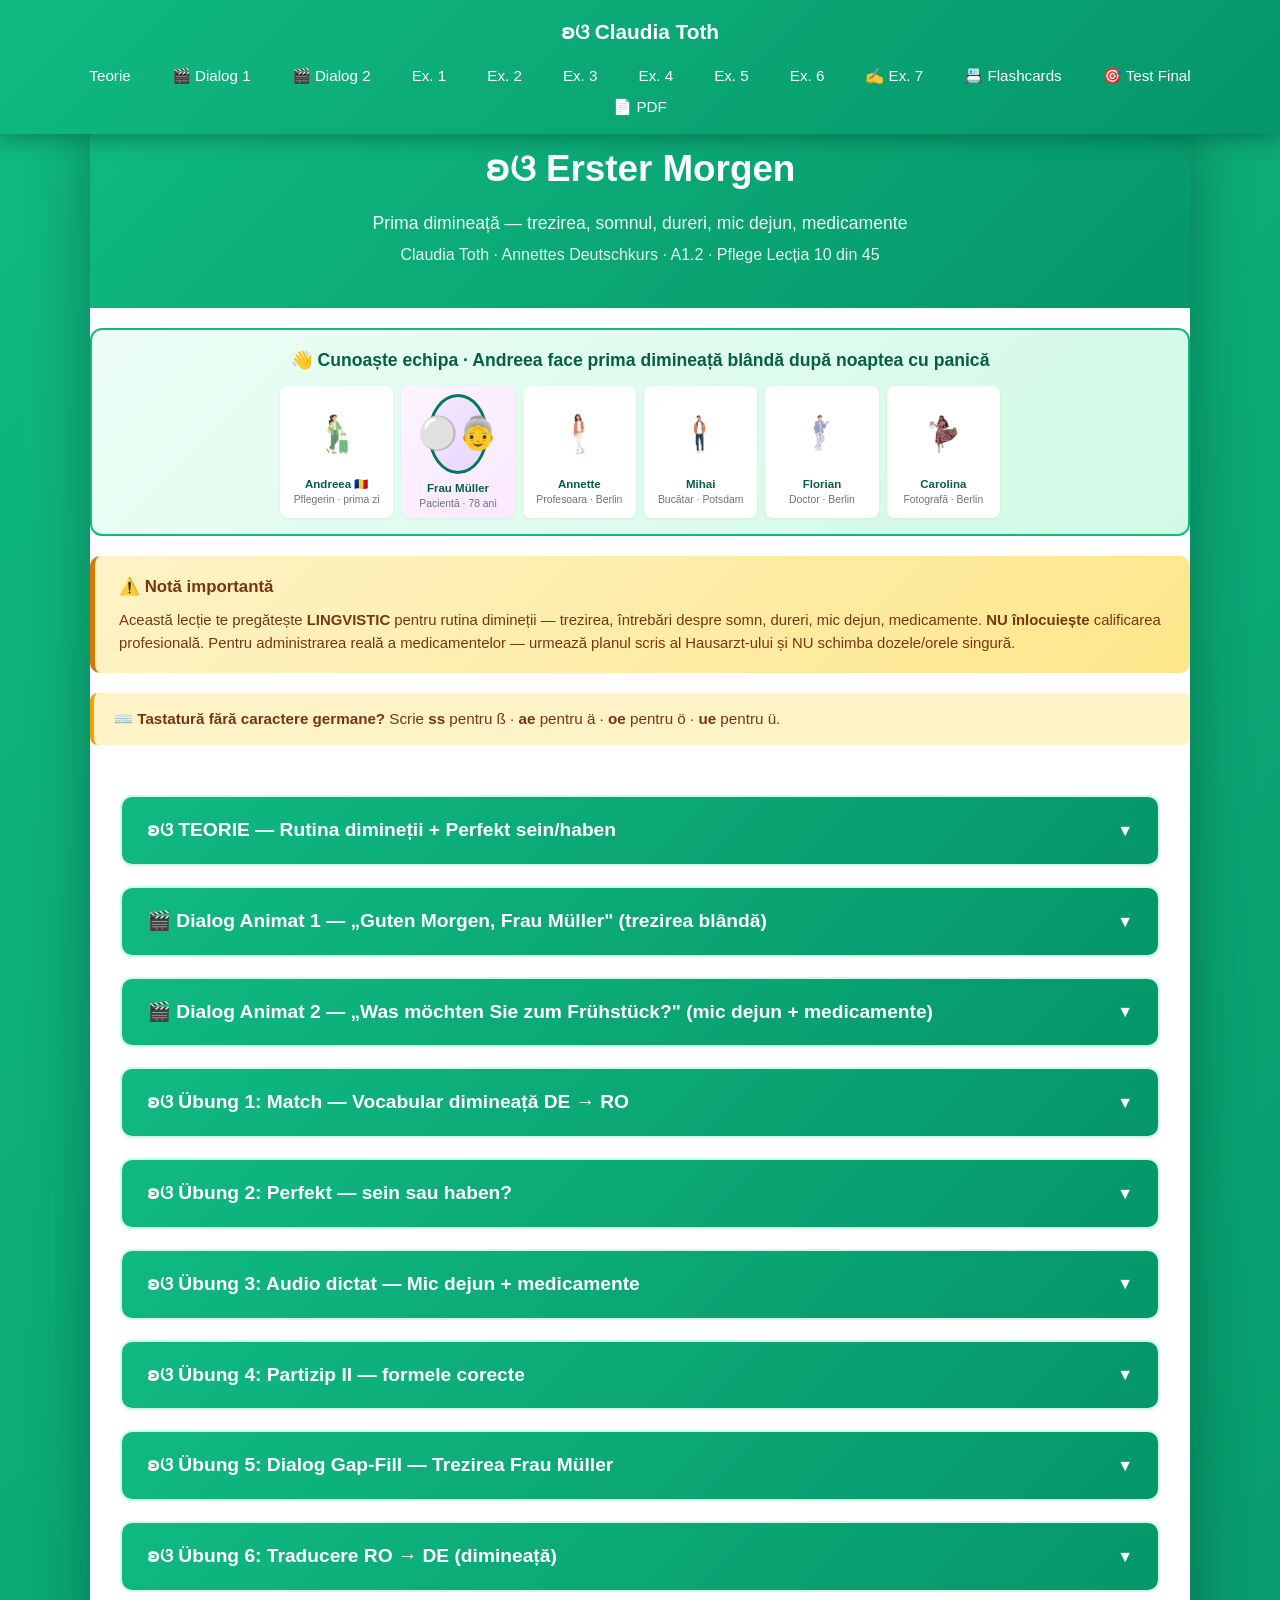
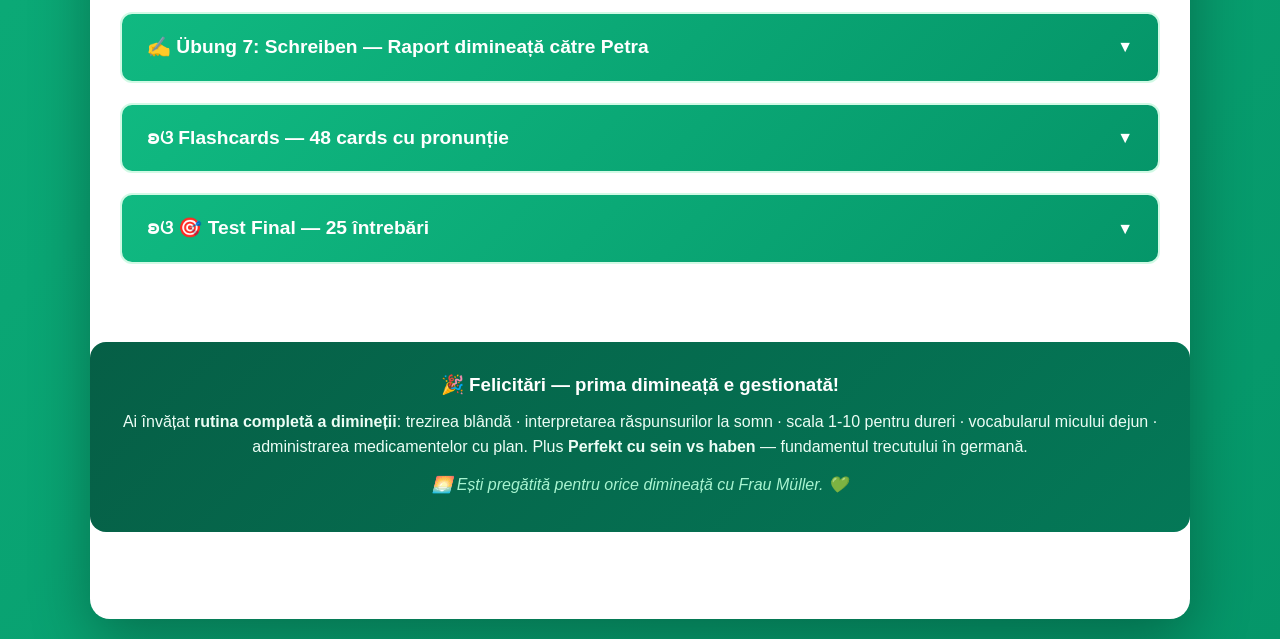
==== index.html @ 8ec73df8 "Pflege L10 Erster Morgen — A1.2 LIVE Lectia 10 cap-coada — prima dimineata cu Frau Muller dupa noapt" ====
<!DOCTYPE html>
<html lang="ro">
<head>
    <meta charset="UTF-8">
    <meta name="robots" content="noindex, nofollow">
    <meta name="viewport" content="width=device-width, initial-scale=1.0">
    <title>Erster Morgen — Prima dimineață · A1.2 · Pflege Lecția 10 · Annettes Deutschkurs</title>
    <meta property="og:title" content="Pflege Lecția 10 · Erster Morgen · Claudia Toth">
    <meta property="og:description" content="A1.2 Pflege Lecția 10 — trezirea blândă + cum a dormit + dureri matinale + mic dejun + medicamente + Perfekt sein/haben.">
    <meta property="og:type" content="website">
    <meta property="og:locale" content="ro_RO">
    <meta name="description" content="Pflege Lecția 10 — Erster Morgen. Rutina dimineții + Perfekt sein vs haben. Claudia Toth.">
    <link rel="stylesheet" href="styles.css">
</head>
<body>
    <nav class="navbar">
        <a href="#top" class="navbar-logo">ʚଓ Claudia Toth</a>
        <ul class="navbar-menu">
            <li><a href="#teorie" onclick="openSection(0)">Teorie</a></li>
            <li><a href="#dialog1" onclick="openSection(1)">🎬 Dialog 1</a></li>
            <li><a href="#dialog2" onclick="openSection(2)">🎬 Dialog 2</a></li>
            <li><a href="#ex1" onclick="openSection(3)">Ex. 1</a></li>
            <li><a href="#ex2" onclick="openSection(4)">Ex. 2</a></li>
            <li><a href="#ex3" onclick="openSection(5)">Ex. 3</a></li>
            <li><a href="#ex4" onclick="openSection(6)">Ex. 4</a></li>
            <li><a href="#ex5" onclick="openSection(7)">Ex. 5</a></li>
            <li><a href="#ex6" onclick="openSection(8)">Ex. 6</a></li>
            <li><a href="#ex7" onclick="openSection(9)">✍️ Ex. 7</a></li>
            <li><a href="#flashcards" onclick="openSection(10)">📇 Flashcards</a></li>
            <li><a href="#final-test" onclick="openSection(11)">🎯 Test Final</a></li>
            <li><a href="erster-morgen.pdf" download>📄 PDF</a></li>
        </ul>
    </nav>

    <div class="container" id="top">
        <div class="header">
            <h1>ʚଓ Erster Morgen</h1>
            <p class="subtitle">Prima dimineață — trezirea, somnul, dureri, mic dejun, medicamente</p>
            <p>Claudia Toth · Annettes Deutschkurs · A1.2 · Pflege Lecția 10 din 45</p>
        </div>

        <div class="cast-banner">
            <h4>👋 Cunoaște echipa · Andreea face prima dimineață blândă după noaptea cu panică</h4>
            <div class="cast-grid">
                <div class="cast-card"><img src="images/andreea.png" alt="Andreea"><div class="name">Andreea 🇷🇴</div><div class="detail">Pflegerin · prima zi</div></div>
                <div class="cast-card frau-mueller-card">
                    <div class="frau-mueller-avatar">
                        <span class="hair">⚪</span>
                        <span class="face">👵</span>
                    </div>
                    <div class="name">Frau Müller</div><div class="detail">Pacientă · 78 ani</div>
                </div>
                <div class="cast-card"><img src="images/annette.png" alt="Annette"><div class="name">Annette</div><div class="detail">Profesoara · Berlin</div></div>
                <div class="cast-card"><img src="images/mihai.png" alt="Mihai"><div class="name">Mihai</div><div class="detail">Bucătar · Potsdam</div></div>
                <div class="cast-card"><img src="images/florian.png" alt="Florian"><div class="name">Florian</div><div class="detail">Doctor · Berlin</div></div>
                <div class="cast-card"><img src="images/carolina.png" alt="Carolina"><div class="name">Carolina</div><div class="detail">Fotografă · Berlin</div></div>
            </div>
        </div>

        <div class="box-etic">
            <h4>⚠️ Notă importantă</h4>
            <p>Această lecție te pregătește <strong>LINGVISTIC</strong> pentru rutina dimineții — trezirea, întrebări despre somn, dureri, mic dejun, medicamente. <strong>NU înlocuiește</strong> calificarea profesională. Pentru administrarea reală a medicamentelor — urmează planul scris al Hausarzt-ului și NU schimba dozele/orele singură.</p>
        </div>

        <div style="background:#fef3c7; border-left:4px solid #f59e0b; padding:14px 20px; margin:20px 0; border-radius:8px;">
            <p style="margin:0; color:#78350f; font-size:0.95rem;">⌨️ <strong>Tastatură fără caractere germane?</strong> Scrie <strong>ss</strong> pentru ß · <strong>ae</strong> pentru ä · <strong>oe</strong> pentru ö · <strong>ue</strong> pentru ü.</p>
        </div>

        <div class="content">
            <div class="section" id="teorie">
                <div class="section-header" onclick="toggleMainSection(0)"><h3>ʚଓ TEORIE — Rutina dimineții + Perfekt sein/haben</h3><span class="arrow">▼</span></div>
                <div class="section-content" id="main-section-0"><div id="theory-container"></div></div>
            </div>

            <div class="section" id="dialog1">
                <div class="section-header" onclick="toggleMainSection(1)"><h3>🎬 Dialog Animat 1 — „Guten Morgen, Frau Müller" (trezirea blândă)</h3><span class="arrow">▼</span></div>
                <div class="section-content" id="main-section-1"><div id="dialog1-container"></div></div>
            </div>

            <div class="section" id="dialog2">
                <div class="section-header" onclick="toggleMainSection(2)"><h3>🎬 Dialog Animat 2 — „Was möchten Sie zum Frühstück?" (mic dejun + medicamente)</h3><span class="arrow">▼</span></div>
                <div class="section-content" id="main-section-2"><div id="dialog2-container"></div></div>
            </div>

            <div class="section" id="ex1">
                <div class="section-header" onclick="toggleMainSection(3)"><h3>ʚଓ Übung 1: Match — Vocabular dimineață DE → RO</h3><span class="arrow">▼</span></div>
                <div class="section-content" id="main-section-3">
                    <div id="ex1-container"></div>
                    <div class="btn-container">
                        <button class="btn btn-check" onclick="checkExercise(1)">✓ Verifică</button>
                        <button class="btn btn-reset" onclick="resetExercise(1)">↻ Resetează</button>
                    </div>
                    <div class="score" id="score-1"></div>
                </div>
            </div>

            <div class="section" id="ex2">
                <div class="section-header" onclick="toggleMainSection(4)"><h3>ʚଓ Übung 2: Perfekt — sein sau haben?</h3><span class="arrow">▼</span></div>
                <div class="section-content" id="main-section-4">
                    <div id="ex2-container"></div>
                    <div class="btn-container">
                        <button class="btn btn-check" onclick="checkExercise(2)">✓ Verifică</button>
                        <button class="btn btn-reset" onclick="resetExercise(2)">↻ Resetează</button>
                    </div>
                    <div class="score" id="score-2"></div>
                </div>
            </div>

            <div class="section" id="ex3">
                <div class="section-header" onclick="toggleMainSection(5)"><h3>ʚଓ Übung 3: Audio dictat — Mic dejun + medicamente</h3><span class="arrow">▼</span></div>
                <div class="section-content" id="main-section-5">
                    <div id="ex3-container"></div>
                    <div class="btn-container">
                        <button class="btn btn-check" onclick="checkExercise(3)">✓ Verifică</button>
                        <button class="btn btn-reset" onclick="resetExercise(3)">↻ Resetează</button>
                    </div>
                    <div class="score" id="score-3"></div>
                </div>
            </div>

            <div class="section" id="ex4">
                <div class="section-header" onclick="toggleMainSection(6)"><h3>ʚଓ Übung 4: Partizip II — formele corecte</h3><span class="arrow">▼</span></div>
                <div class="section-content" id="main-section-6">
                    <div id="ex4-container"></div>
                    <div class="btn-container">
                        <button class="btn btn-check" onclick="checkExercise(4)">✓ Verifică</button>
                        <button class="btn btn-reset" onclick="resetExercise(4)">↻ Resetează</button>
                    </div>
                    <div class="score" id="score-4"></div>
                </div>
            </div>

            <div class="section" id="ex5">
                <div class="section-header" onclick="toggleMainSection(7)"><h3>ʚଓ Übung 5: Dialog Gap-Fill — Trezirea Frau Müller</h3><span class="arrow">▼</span></div>
                <div class="section-content" id="main-section-7">
                    <div id="ex5-container"></div>
                    <div class="btn-container">
                        <button class="btn btn-check" onclick="checkExercise(5)">✓ Verifică</button>
                        <button class="btn btn-reset" onclick="resetExercise(5)">↻ Resetează</button>
                    </div>
                    <div class="score" id="score-5"></div>
                </div>
            </div>

            <div class="section" id="ex6">
                <div class="section-header" onclick="toggleMainSection(8)"><h3>ʚଓ Übung 6: Traducere RO → DE (dimineață)</h3><span class="arrow">▼</span></div>
                <div class="section-content" id="main-section-8">
                    <div id="ex6-container"></div>
                    <div class="btn-container">
                        <button class="btn btn-check" onclick="checkExercise(6)">✓ Verifică</button>
                        <button class="btn btn-reset" onclick="resetExercise(6)">↻ Resetează</button>
                    </div>
                    <div class="score" id="score-6"></div>
                </div>
            </div>

            <div class="section" id="ex7">
                <div class="section-header" onclick="toggleMainSection(9)"><h3>✍️ Übung 7: Schreiben — Raport dimineață către Petra</h3><span class="arrow">▼</span></div>
                <div class="section-content" id="main-section-9">
                    <div id="ex7-container"></div>
                </div>
            </div>

            <div class="section" id="flashcards">
                <div class="section-header" onclick="toggleMainSection(10)"><h3>ʚଓ Flashcards — 48 cards cu pronunție</h3><span class="arrow">▼</span></div>
                <div class="section-content" id="main-section-10"><div id="flashcards-container"></div></div>
            </div>

            <div class="section" id="final-test">
                <div class="section-header" onclick="toggleMainSection(11)"><h3>ʚଓ 🎯 Test Final — 25 întrebări</h3><span class="arrow">▼</span></div>
                <div class="section-content" id="main-section-11"><div id="final-test-container"></div></div>
            </div>
        </div>

        <div class="footer-cta">
            <h3>🎉 Felicitări — prima dimineață e gestionată!</h3>
            <p>Ai învățat <strong>rutina completă a dimineții</strong>: trezirea blândă · interpretarea răspunsurilor la somn · scala 1-10 pentru dureri · vocabularul micului dejun · administrarea medicamentelor cu plan. Plus <strong>Perfekt cu sein vs haben</strong> — fundamentul trecutului în germană.</p>
            <p class="cta-sub">🌅 Ești pregătită pentru orice dimineață cu Frau Müller. 💚</p>
        </div>

        <footer style="text-align:center; padding:24px 16px; color:#fff; font-size:0.9rem; opacity:0.9;">
            © 2026 Claudia Toth · Annettes Deutschkurs · Pflege Lecția 10 din 45 — Erster Morgen
        </footer>
    </div>

    <script src="main.js"></script>
    <script src="theory.js"></script>
    <script src="dialogs.js"></script>
    <script src="exercises.js"></script>
    <script src="flashcards.js"></script>
    <script src="final-test.js"></script>
</body>
</html>
---- styles.css ----
﻿/* ============================================
   CLAUDIA TOTH - NOMEN-VERB-VERBINDUNGEN
   Design verde profesional · Mobile responsive
   ============================================ */

* {
    margin: 0;
    padding: 0;
    box-sizing: border-box;
}

body {
    font-family: 'Segoe UI', Tahoma, Geneva, Verdana, sans-serif;
    background: linear-gradient(135deg, #10b981 0%, #059669 100%);
    line-height: 1.6;
    padding: 0;
    padding-top: 80px;
    min-height: 100vh;
    color: #374151;
}

/* ============================================
   NAVIGATION BAR
   ============================================ */
.navbar {
    position: fixed;
    top: 0;
    left: 0;
    right: 0;
    background: linear-gradient(135deg, #10b981 0%, #059669 100%);
    padding: 15px 30px;
    box-shadow: 0 4px 20px rgba(0,0,0,0.3);
    z-index: 1000;
    display: flex;
    flex-direction: column;
    gap: 15px;
    align-items: center;
    justify-content: center;
}

.navbar-logo {
    color: white;
    font-size: 1.3rem;
    font-weight: bold;
    text-decoration: none;
}

.navbar-menu {
    display: flex;
    gap: 5px;
    list-style: none;
    align-items: center;
    flex-wrap: wrap;
    justify-content: center;
}

.navbar-menu a {
    color: white;
    text-decoration: none;
    padding: 10px 18px;
    border-radius: 8px;
    transition: all 0.3s;
    font-size: 0.95rem;
    font-weight: 500;
}

.navbar-menu a:hover {
    background: rgba(255,255,255,0.2);
    transform: translateY(-2px);
}

/* ============================================
   CONTAINER PRINCIPAL
   ============================================ */
.container {
    max-width: 1100px;
    margin: 20px auto;
    background: white;
    border-radius: 20px;
    box-shadow: 0 20px 60px rgba(0,0,0,0.3);
    overflow: hidden;
}

.header {
    background: linear-gradient(135deg, #10b981 0%, #059669 100%);
    color: white;
    padding: 40px 30px;
    text-align: center;
}

.header h1 {
    font-size: 2.3rem;
    margin-bottom: 10px;
}

.header .subtitle {
    font-size: 1.1rem;
    opacity: 0.95;
    margin-bottom: 5px;
}

.header p {
    font-size: 1rem;
    opacity: 0.9;
}

.content {
    padding: 30px;
}

/* ============================================
   SECȚIUNI (Teorie + Exerciții)
   ============================================ */
.section {
    margin-bottom: 20px;
    scroll-margin-top: 100px;
    border-radius: 12px;
    overflow: hidden;
    border: 2px solid #d1fae5;
}

.section-header {
    background: linear-gradient(135deg, #10b981 0%, #059669 100%);
    color: white;
    padding: 18px 25px;
    cursor: pointer;
    display: flex;
    justify-content: space-between;
    align-items: center;
    transition: all 0.3s;
}

.section-header:hover {
    background: linear-gradient(135deg, #059669 0%, #047857 100%);
}

.section-header h3 {
    font-size: 1.2rem;
}

.arrow {
    transition: transform 0.3s;
    font-size: 1rem;
}

.arrow.rotated {
    transform: rotate(180deg);
}

.section-content {
    display: none;
    padding: 25px;
    background: #f0fdf4;
}

.section-content.active {
    display: block;
    animation: fadeIn 0.4s ease-in-out;
}

@keyframes fadeIn {
    from { opacity: 0; transform: translateY(-5px); }
    to { opacity: 1; transform: translateY(0); }
}

/* ============================================
   SUB-SECȚIUNI (în Teorie)
   ============================================ */
.sub-section {
    margin-bottom: 12px;
    border-radius: 10px;
    overflow: hidden;
    border: 1px solid #a7f3d0;
    background: white;
}

.sub-section-header {
    background: #d1fae5;
    color: #065f46;
    padding: 12px 18px;
    cursor: pointer;
    display: flex;
    justify-content: space-between;
    align-items: center;
    font-weight: 600;
    transition: background 0.3s;
    gap: 10px;
}

.sub-section-header > span:first-child {
    flex: 1;
}

.sub-section-header:hover {
    background: #a7f3d0;
}

/* ============================================
   AUDIO PLAYER (Play / Stop la fiecare subtitlu)
   ============================================ */
.audio-player {
    display: flex;
    align-items: center;
}

.audio-btn {
    background: #10b981;
    color: white;
    border: none;
    width: 36px;
    height: 36px;
    border-radius: 50%;
    cursor: pointer;
    font-size: 0.9rem;
    transition: all 0.3s;
    display: flex;
    align-items: center;
    justify-content: center;
    padding: 0;
    box-shadow: 0 2px 6px rgba(16, 185, 129, 0.3);
}

.audio-btn:hover {
    background: #059669;
    transform: scale(1.1);
    box-shadow: 0 4px 10px rgba(16, 185, 129, 0.5);
}

.audio-btn:active {
    transform: scale(0.95);
}

.lesson-audio {
    display: flex;
    align-items: center;
    gap: 12px;
    margin-bottom: 18px;
    padding: 10px 14px;
    background: #f0fdf4;
    border-left: 4px solid #10b981;
    border-radius: 6px;
}

.lesson-audio-label {
    color: #065f46;
    font-weight: 600;
    font-size: 0.95rem;
}

.sub-arrow {
    transition: transform 0.3s;
}

.sub-arrow.rotated {
    transform: rotate(180deg);
}

.sub-section-content {
    display: none;
    padding: 18px;
    background: white;
}

.sub-section-content.active {
    display: block;
}

/* ============================================
   THEORY BOX
   ============================================ */
.theory-box {
    background: white;
    border-left: 4px solid #10b981;
    padding: 18px 22px;
    margin: 12px 0;
    border-radius: 8px;
    box-shadow: 0 2px 8px rgba(0,0,0,0.05);
}

.theory-box h4 {
    color: #065f46;
    margin-bottom: 10px;
    font-size: 1.1rem;
}

.theory-box p {
    margin-bottom: 8px;
}

.theory-box ul {
    margin-left: 20px;
    margin-top: 8px;
}

.theory-box li {
    margin-bottom: 6px;
}

/* Exemple în context */
.example-box {
    background: #ecfdf5;
    border: 1px dashed #10b981;
    padding: 12px 16px;
    border-radius: 8px;
    margin: 10px 0;
    font-style: italic;
}

.example-box .de {
    color: #065f46;
    font-weight: 600;
    font-style: normal;
}

.example-box .ro {
    color: #6b7280;
    font-size: 0.95rem;
    margin-top: 4px;
}

/* Tabele teorie */
.theory-table {
    width: 100%;
    border-collapse: collapse;
    margin: 12px 0;
    background: white;
    border-radius: 8px;
    overflow: hidden;
    box-shadow: 0 2px 6px rgba(0,0,0,0.05);
}

.theory-table th {
    background: #10b981;
    color: white;
    padding: 12px;
    text-align: left;
    font-weight: 600;
}

.theory-table td {
    padding: 10px 12px;
    border-bottom: 1px solid #d1fae5;
}

.theory-table tr:last-child td {
    border-bottom: none;
}

.theory-table tr:nth-child(even) {
    background: #f0fdf4;
}

.theory-table .verb {
    color: #059669;
    font-weight: bold;
}

.theory-table .nomen {
    color: #065f46;
    font-weight: 600;
}

.theory-table .ro-text {
    color: #6b7280;
    font-style: italic;
    font-size: 0.95rem;
}

/* ============================================
   EXERCIȚII
   ============================================ */
.exercise-instruction {
    background: #fffbeb;
    border-left: 4px solid #f59e0b;
    padding: 12px 18px;
    margin-bottom: 18px;
    border-radius: 8px;
    color: #78350f;
}

.exercise-item {
    background: white;
    padding: 15px 18px;
    margin-bottom: 12px;
    border-radius: 10px;
    display: flex;
    align-items: flex-start;
    gap: 12px;
    flex-wrap: wrap;
    box-shadow: 0 2px 6px rgba(0,0,0,0.05);
}

.exercise-number {
    background: #10b981;
    color: white;
    width: 30px;
    height: 30px;
    border-radius: 50%;
    display: flex;
    align-items: center;
    justify-content: center;
    font-weight: bold;
    flex-shrink: 0;
    font-size: 0.9rem;
}

.input-group {
    flex: 1;
    min-width: 200px;
    display: flex;
    flex-direction: column;
    gap: 6px;
}

.input-group label {
    color: #374151;
    font-size: 1rem;
    line-height: 1.5;
}

.input-group .nomen-highlight {
    color: #065f46;
    font-weight: bold;
    background: #d1fae5;
    padding: 2px 8px;
    border-radius: 5px;
}

.input-group input[type="text"],
.input-group select {
    padding: 10px 14px;
    border: 2px solid #d1fae5;
    border-radius: 8px;
    font-size: 1rem;
    font-family: inherit;
    transition: all 0.3s;
    background: white;
}

.input-group input[type="text"]:focus,
.input-group select:focus {
    outline: none;
    border-color: #10b981;
    box-shadow: 0 0 0 3px rgba(16, 185, 129, 0.15);
}

/* Multiple choice */
.mc-options {
    display: flex;
    flex-direction: column;
    gap: 8px;
    margin-top: 8px;
}

.mc-option {
    display: flex;
    align-items: center;
    gap: 10px;
    padding: 8px 12px;
    border-radius: 8px;
    transition: background 0.2s;
    cursor: pointer;
}

.mc-option:hover {
    background: #f0fdf4;
}

.mc-option input[type="radio"] {
    cursor: pointer;
    width: 18px;
    height: 18px;
    accent-color: #10b981;
}

.mc-option label {
    cursor: pointer;
    flex: 1;
}

/* Feedback */
.feedback {
    width: 100%;
    margin-top: 8px;
    padding: 0;
    font-size: 0.95rem;
    border-radius: 6px;
    transition: all 0.3s;
}

.feedback.correct {
    background: #d1fae5;
    color: #065f46;
    padding: 10px 14px;
    border-left: 3px solid #10b981;
}

.feedback.incorrect {
    background: #fee2e2;
    color: #991b1b;
    padding: 10px 14px;
    border-left: 3px solid #ef4444;
}

.feedback.correct::before {
    content: "✓ Richtig! ";
    font-weight: bold;
}

.feedback.incorrect::before {
    content: "✗ Falsch. ";
    font-weight: bold;
}

/* ============================================
   BUTOANE
   ============================================ */
.btn-container {
    display: flex;
    gap: 15px;
    justify-content: center;
    margin: 30px 0;
    flex-wrap: wrap;
}

.btn {
    padding: 14px 32px;
    border: none;
    border-radius: 10px;
    font-size: 1rem;
    font-weight: 600;
    cursor: pointer;
    transition: all 0.3s;
    font-family: inherit;
}

.btn-check {
    background: linear-gradient(135deg, #10b981 0%, #059669 100%);
    color: white;
}

.btn-check:hover {
    transform: translateY(-2px);
    box-shadow: 0 8px 20px rgba(16, 185, 129, 0.4);
}

.btn-reset {
    background: #6b7280;
    color: white;
}

.btn-reset:hover {
    background: #4b5563;
    transform: translateY(-2px);
    box-shadow: 0 8px 20px rgba(107, 114, 128, 0.4);
}

/* ============================================
   SCOR
   ============================================ */
.score {
    display: none;
    background: linear-gradient(135deg, #10b981 0%, #059669 100%);
    color: white;
    padding: 25px;
    border-radius: 12px;
    text-align: center;
    margin: 20px 0;
    scroll-margin-top: 100px;
}

.score.show {
    display: block;
    animation: fadeIn 0.5s;
}

.score-value {
    font-size: 2rem;
    font-weight: bold;
    margin-bottom: 10px;
}

.score-message {
    font-size: 1.1rem;
}

/* ============================================
   FLASHCARDS
   ============================================ */
.flashcard-counter {
    text-align: center;
    margin-bottom: 15px;
    color: #065f46;
    font-weight: 600;
}

.flashcard {
    background: white;
    border-radius: 16px;
    padding: 50px 30px;
    min-height: 220px;
    display: flex;
    align-items: center;
    justify-content: center;
    text-align: center;
    cursor: pointer;
    box-shadow: 0 4px 15px rgba(0,0,0,0.1);
    transition: transform 0.3s;
    position: relative;
    border: 3px solid #10b981;
}

.flashcard:hover {
    transform: scale(1.02);
}

.flashcard-content {
    width: 100%;
}

.flashcard .de {
    font-size: 1.8rem;
    color: #065f46;
    font-weight: bold;
    margin-bottom: 10px;
}

.flashcard .ro {
    font-size: 1.2rem;
    color: #6b7280;
    font-style: italic;
    display: none;
}

.flashcard.flipped .ro {
    display: block;
    animation: fadeIn 0.3s;
}

.flashcard-hint {
    position: absolute;
    bottom: 12px;
    left: 0;
    right: 0;
    color: #9ca3af;
    font-size: 0.85rem;
}

.flashcard-audio-btn {
    position: absolute;
    top: 15px;
    right: 15px;
    background: #10b981;
    color: white;
    border: none;
    width: 40px;
    height: 40px;
    border-radius: 50%;
    font-size: 1.2rem;
    cursor: pointer;
    transition: all 0.3s;
    display: flex;
    align-items: center;
    justify-content: center;
}

.flashcard-audio-btn:hover {
    background: #059669;
    transform: scale(1.1);
}

.flashcard-controls {
    display: flex;
    justify-content: space-between;
    gap: 15px;
    margin-top: 20px;
}

.flashcard-btn {
    flex: 1;
    background: linear-gradient(135deg, #10b981 0%, #059669 100%);
    color: white;
    padding: 12px;
    border: none;
    border-radius: 8px;
    cursor: pointer;
    font-size: 1rem;
    font-weight: 600;
    transition: all 0.3s;
    font-family: inherit;
}

.flashcard-btn:hover {
    transform: translateY(-2px);
    box-shadow: 0 4px 12px rgba(16, 185, 129, 0.4);
}

.flashcard-btn:disabled {
    background: #d1d5db;
    cursor: not-allowed;
    transform: none;
    box-shadow: none;
}

/* ============================================
   MOBILE RESPONSIVE
   ============================================ */
@media (max-width: 768px) {
    body {
        padding: 0;
        padding-top: 140px;
    }

    .navbar {
        padding: 15px;
    }

    .navbar-menu a {
        padding: 8px 12px;
        font-size: 0.85rem;
    }

    .container {
        margin: 10px;
        border-radius: 12px;
    }

    .header h1 {
        font-size: 1.6rem;
    }

    .header .subtitle {
        font-size: 0.95rem;
    }

    .content {
        padding: 15px;
    }

    .section-header h3 {
        font-size: 1rem;
    }

    .exercise-item {
        padding: 12px;
    }

    .input-group {
        min-width: 100%;
    }

    .btn {
        padding: 12px 24px;
        font-size: 0.95rem;
    }

    .flashcard {
        padding: 35px 20px;
        min-height: 180px;
    }

    .flashcard .de {
        font-size: 1.4rem;
    }

    .flashcard .ro {
        font-size: 1rem;
    }

    .theory-table,
    .grammar-table {
        font-size: 0.9rem;
        display: block;
        overflow-x: auto;
        white-space: nowrap;
        -webkit-overflow-scrolling: touch;
        max-width: 100%;
        scrollbar-width: thin;
        scrollbar-color: #f59e0b #fef3c7;
        background-image: linear-gradient(to right, transparent calc(100% - 32px), rgba(245, 158, 11, 0.28) 100%);
        background-attachment: local;
        background-repeat: no-repeat;
    }

    .theory-table::-webkit-scrollbar,
    .grammar-table::-webkit-scrollbar {
        height: 6px;
    }
    .theory-table::-webkit-scrollbar-track,
    .grammar-table::-webkit-scrollbar-track {
        background: #fef3c7;
        border-radius: 3px;
    }
    .theory-table::-webkit-scrollbar-thumb,
    .grammar-table::-webkit-scrollbar-thumb {
        background: #f59e0b;
        border-radius: 3px;
    }

    .theory-table::before,
    .grammar-table::before {
        content: '👈 Glisează lateral pentru toate coloanele 👉';
        display: block;
        background: #fef3c7;
        color: #92400e;
        padding: 6px 10px;
        font-size: 0.72rem;
        text-align: center;
        font-style: italic;
        border-radius: 6px 6px 0 0;
        white-space: nowrap;
        border-bottom: 1px solid #f59e0b;
        position: sticky;
        left: 0;
    }

    .theory-table th,
    .theory-table td,
    .grammar-table th,
    .grammar-table td {
        padding: 8px;
    }
}

/* ============================================
   TRADUCERI ROMÂNĂ sub fiecare propoziție germană
   Permanent vizibile sub tabelele de teorie
   ============================================ */
.ro-translation {
    display: inline-block;
    color: #6b7280;
    font-style: italic;
    font-size: 0.88rem;
    font-weight: normal;
    line-height: 1.4;
    margin-top: 4px;
    padding-left: 8px;
    border-left: 2px solid #fcd34d;
}

/* ============================================
   TEST FINAL - Wizard Style
   ============================================ */

/* Intro section */
.test-intro {
    background: white;
    padding: 30px;
    border-radius: 12px;
    text-align: center;
    box-shadow: 0 2px 8px rgba(0,0,0,0.05);
}

.test-intro h3 {
    color: #065f46;
    font-size: 1.5rem;
    margin-bottom: 15px;
}

.test-intro p {
    color: #374151;
    margin-bottom: 15px;
}

.test-info-list {
    list-style: none;
    padding: 0;
    margin: 20px auto;
    max-width: 500px;
    text-align: left;
}

.test-info-list li {
    padding: 8px 0;
    color: #374151;
}

.btn-large {
    padding: 16px 40px !important;
    font-size: 1.1rem !important;
    margin-top: 15px;
}

/* Wizard - container principal */
.test-wizard {
    background: white;
    padding: 30px;
    border-radius: 12px;
    box-shadow: 0 2px 8px rgba(0,0,0,0.05);
}

/* Progress bar */
.test-progress {
    margin-bottom: 25px;
}

.test-progress-info {
    display: flex;
    justify-content: space-between;
    margin-bottom: 10px;
    font-weight: 600;
    color: #065f46;
    flex-wrap: wrap;
    gap: 10px;
}

.test-progress-bar {
    height: 12px;
    background: #d1fae5;
    border-radius: 6px;
    overflow: hidden;
}

.test-progress-fill {
    height: 100%;
    background: linear-gradient(90deg, #10b981 0%, #059669 100%);
    transition: width 0.4s ease;
    border-radius: 6px;
    box-shadow: 0 0 8px rgba(16, 185, 129, 0.4);
}

/* Întrebarea curentă */
.test-question {
    background: #f0fdf4;
    padding: 25px;
    border-radius: 10px;
    margin-bottom: 20px;
    border: 2px solid #d1fae5;
}

.test-question-label {
    color: #065f46;
    font-weight: 600;
    font-size: 1.05rem;
    margin-bottom: 15px;
}

.test-question-content {
    font-size: 1.15rem;
    color: #374151;
    line-height: 1.8;
    margin-bottom: 12px;
}

.test-blank {
    background: #fef3c7;
    padding: 4px 16px;
    border-radius: 6px;
    border: 2px dashed #f59e0b;
    color: #78350f;
    font-weight: bold;
    margin-right: 8px;
}

.test-translation {
    display: block;
    color: #6b7280;
    font-style: italic;
    margin: 10px 0;
    font-size: 0.95rem;
}

.test-ro-text {
    background: #fff7ed;
    padding: 15px;
    border-radius: 8px;
    border-left: 4px solid #f59e0b;
    color: #78350f;
    font-weight: 500;
}

.test-input {
    width: 100%;
    padding: 12px 16px;
    border: 2px solid #d1fae5;
    border-radius: 8px;
    font-size: 1.05rem;
    font-family: inherit;
    transition: all 0.3s;
    background: white;
    margin-top: 10px;
}

.test-input:focus {
    outline: none;
    border-color: #10b981;
    box-shadow: 0 0 0 3px rgba(16, 185, 129, 0.15);
}

.test-mc {
    margin-top: 15px;
}

.test-mc .mc-option {
    background: white;
    padding: 12px 16px;
    border-radius: 8px;
    margin-bottom: 8px;
    border: 2px solid #d1fae5;
    transition: all 0.2s;
}

.test-mc .mc-option:hover {
    border-color: #10b981;
    background: #f0fdf4;
}

/* Controale wizard */
.test-controls {
    display: flex;
    gap: 12px;
    justify-content: space-between;
    margin-top: 25px;
    flex-wrap: wrap;
}

.btn-secondary {
    background: #6b7280;
    color: white;
}

.btn-secondary:hover {
    background: #4b5563;
    transform: translateY(-2px);
    box-shadow: 0 4px 12px rgba(107, 114, 128, 0.4);
}

.btn:disabled {
    opacity: 0.5;
    cursor: not-allowed;
    transform: none !important;
    box-shadow: none !important;
}

/* Buton ÎNAPOI LA TEORIE */
.btn-back {
    background: linear-gradient(135deg, #6366f1 0%, #4f46e5 100%);
    color: white;
}

.btn-back:hover {
    transform: translateY(-2px);
    box-shadow: 0 8px 20px rgba(99, 102, 241, 0.4);
}

.test-back-top {
    margin-bottom: 20px;
}

/* REZULTATE */
.test-results {
    background: white;
    padding: 30px;
    border-radius: 12px;
    box-shadow: 0 2px 8px rgba(0,0,0,0.05);
}

.test-result-card {
    text-align: center;
    padding: 30px;
    border-radius: 16px;
    margin-bottom: 25px;
}

.test-result-card.passed {
    background: linear-gradient(135deg, #10b981 0%, #059669 100%);
    color: white;
}

.test-result-card.failed {
    background: linear-gradient(135deg, #ef4444 0%, #dc2626 100%);
    color: white;
}

.test-result-emoji {
    font-size: 4rem;
    margin-bottom: 10px;
}

.test-result-badge {
    font-size: 1.3rem;
    font-weight: bold;
    letter-spacing: 2px;
    margin-bottom: 15px;
    opacity: 0.95;
}

.test-result-score {
    font-size: 3rem;
    font-weight: bold;
    margin-bottom: 5px;
}

.test-result-percentage {
    font-size: 2.5rem;
    font-weight: bold;
    margin-bottom: 20px;
    opacity: 0.9;
}

.test-result-message {
    font-size: 1rem;
    line-height: 1.6;
    max-width: 550px;
    margin: 0 auto;
    padding: 0 15px;
}

.pass-mark, .fail-mark {
    margin-top: 20px;
    padding: 12px;
    background: rgba(255,255,255,0.2);
    border-radius: 8px;
    font-weight: 600;
    font-size: 0.95rem;
}

/* Stats categorii */
.test-stats {
    background: #f0fdf4;
    padding: 20px;
    border-radius: 10px;
    margin-bottom: 20px;
    border-left: 4px solid #10b981;
}

.test-stats h4 {
    color: #065f46;
    margin-bottom: 12px;
}

.test-stats ul {
    list-style: none;
    padding: 0;
}

.test-stats li {
    padding: 8px 0;
    border-bottom: 1px solid #d1fae5;
    color: #374151;
}

.test-stats li:last-child {
    border-bottom: none;
}

/* Greșeli */
.test-mistakes {
    background: #fef2f2;
    padding: 20px;
    border-radius: 10px;
    margin-bottom: 20px;
    border-left: 4px solid #ef4444;
}

.test-mistakes h4 {
    color: #991b1b;
    margin-bottom: 15px;
}

.mistake-item {
    background: white;
    padding: 12px 15px;
    border-radius: 8px;
    margin-bottom: 10px;
    line-height: 1.6;
}

/* Acțiuni finale */
.test-final-actions {
    display: flex;
    gap: 15px;
    justify-content: center;
    flex-wrap: wrap;
    margin-top: 25px;
}

/* Mobile responsive pentru test */
@media (max-width: 768px) {
    .test-intro,
    .test-wizard,
    .test-results {
        padding: 20px 15px;
    }
    
    .test-question {
        padding: 18px 15px;
    }
    
    .test-question-content {
        font-size: 1rem;
    }
    
    .test-result-emoji {
        font-size: 3rem;
    }
    
    .test-result-score {
        font-size: 2.2rem;
    }
    
    .test-result-percentage {
        font-size: 1.8rem;
    }
    
    .test-controls {
        flex-direction: column;
    }

    .test-controls .btn {
        width: 100%;
    }
}

/* ============================================
   EX1 - CLICK-MATCH (DE ↔ RO)
   ============================================ */
.dm-board {
    display: grid;
    grid-template-columns: 1fr 1fr;
    gap: 18px;
    margin: 15px 0;
}

.dm-col {
    background: white;
    padding: 14px;
    border-radius: 10px;
    box-shadow: 0 2px 6px rgba(0,0,0,0.05);
    display: flex;
    flex-direction: column;
    gap: 8px;
}

.dm-col-title {
    color: #065f46;
    font-weight: bold;
    margin-bottom: 6px;
    text-align: center;
    font-size: 1rem;
    padding-bottom: 8px;
    border-bottom: 2px solid #d1fae5;
}

.dm-tile {
    padding: 10px 14px;
    background: #f0fdf4;
    border: 2px solid #d1fae5;
    border-radius: 8px;
    cursor: pointer;
    transition: all 0.2s;
    font-weight: 500;
    color: #065f46;
    text-align: center;
}

.dm-tile:hover {
    background: #d1fae5;
    border-color: #10b981;
    transform: translateY(-1px);
}

.dm-tile.dm-selected {
    background: #fef3c7;
    border-color: #f59e0b;
    color: #78350f;
}

.dm-tile.dm-correct {
    background: #d1fae5;
    border-color: #10b981;
    color: #065f46;
    cursor: default;
    opacity: 0.7;
}

.dm-tile.dm-wrong {
    background: #fee2e2;
    border-color: #ef4444;
    color: #991b1b;
    animation: shake 0.4s;
}

.dm-status {
    text-align: center;
    margin-top: 12px;
    padding: 10px;
    background: #fffbeb;
    border-radius: 8px;
    color: #78350f;
    font-weight: 600;
    border-left: 4px solid #f59e0b;
}

@keyframes shake {
    0%, 100% { transform: translateX(0); }
    25% { transform: translateX(-5px); }
    75% { transform: translateX(5px); }
}

/* ============================================
   EX2 - SORT 5 COLOANE
   ============================================ */
.sort-pool {
    display: flex;
    flex-wrap: wrap;
    gap: 8px;
    padding: 14px;
    background: white;
    border: 2px dashed #10b981;
    border-radius: 10px;
    margin: 15px 0;
    min-height: 60px;
}

.sort-tile {
    padding: 8px 14px;
    background: #f0fdf4;
    border: 2px solid #d1fae5;
    border-radius: 8px;
    cursor: pointer;
    transition: all 0.2s;
    font-weight: 500;
    color: #065f46;
    user-select: none;
}

.sort-tile:hover {
    background: #d1fae5;
    border-color: #10b981;
}

.sort-tile.sort-selected {
    background: #fef3c7;
    border-color: #f59e0b;
    color: #78350f;
}

.sort-tile.sort-wrong {
    background: #fee2e2;
    border-color: #ef4444;
    color: #991b1b;
    animation: shake 0.4s;
}

.sort-tile.sort-placed {
    background: #d1fae5;
    border-color: #10b981;
    color: #065f46;
    cursor: default;
}

.sort-cols {
    display: grid;
    grid-template-columns: repeat(5, 1fr);
    gap: 10px;
    margin-top: 12px;
}

.sort-col {
    background: white;
    border: 2px solid #d1fae5;
    border-radius: 10px;
    padding: 10px;
    cursor: pointer;
    min-height: 140px;
    transition: all 0.2s;
}

.sort-col:hover {
    border-color: #10b981;
    background: #f0fdf4;
}

.sort-col-title {
    text-align: center;
    font-weight: bold;
    color: white;
    background: linear-gradient(135deg, #10b981 0%, #059669 100%);
    padding: 6px 10px;
    border-radius: 6px;
    margin-bottom: 8px;
    font-size: 1rem;
}

.sort-col-body {
    display: flex;
    flex-direction: column;
    gap: 6px;
}

/* ============================================
   EX3 - SATZBAU KLAMMER (click-to-build)
   ============================================ */
.satzbau-item {
    background: white;
    padding: 15px 18px;
    margin-bottom: 12px;
    border-radius: 10px;
    display: flex;
    align-items: flex-start;
    gap: 12px;
    box-shadow: 0 2px 6px rgba(0,0,0,0.05);
}

.satzbau-answer {
    min-height: 50px;
    padding: 12px;
    background: #fffbeb;
    border: 2px dashed #f59e0b;
    border-radius: 8px;
    margin: 8px 0;
    display: flex;
    flex-wrap: wrap;
    gap: 6px;
    align-items: center;
}

.satzbau-answer-placeholder {
    color: #9ca3af;
    font-style: italic;
    font-size: 0.95rem;
}

.satzbau-pool {
    display: flex;
    flex-wrap: wrap;
    gap: 8px;
    padding: 10px;
    background: #f0fdf4;
    border-radius: 8px;
    margin-top: 8px;
}

.satzbau-word {
    padding: 8px 14px;
    background: white;
    border: 2px solid #d1fae5;
    border-radius: 8px;
    cursor: pointer;
    transition: all 0.2s;
    font-weight: 500;
    color: #065f46;
    user-select: none;
}

.satzbau-word:hover {
    background: #d1fae5;
    border-color: #10b981;
    transform: translateY(-1px);
}

.satzbau-word.satzbau-used {
    background: #f3f4f6;
    color: #d1d5db;
    border-color: #e5e7eb;
    cursor: not-allowed;
    opacity: 0.5;
}

.satzbau-picked {
    padding: 6px 12px;
    background: #10b981;
    color: white;
    border-radius: 6px;
    cursor: pointer;
    font-weight: 500;
    transition: all 0.2s;
}

.satzbau-picked:hover {
    background: #ef4444;
}

/* ============================================
   EX4 - AUDIO DICTATION
   ============================================ */
.dict-play-btn {
    background: linear-gradient(135deg, #10b981 0%, #059669 100%);
    color: white;
    border: none;
    padding: 8px 16px;
    border-radius: 8px;
    cursor: pointer;
    font-weight: 600;
    font-family: inherit;
    transition: all 0.2s;
    font-size: 0.95rem;
}

.dict-play-btn:hover {
    transform: translateY(-1px);
    box-shadow: 0 4px 10px rgba(16, 185, 129, 0.4);
}

/* ============================================
   EX5 - FIND-THE-MISTAKE
   ============================================ */
.mistake-options {
    display: flex;
    flex-direction: column;
    gap: 8px;
    margin-top: 8px;
}

.mistake-opt {
    padding: 10px 14px;
    background: white;
    border: 2px solid #d1fae5;
    border-radius: 8px;
    cursor: pointer;
    transition: all 0.2s;
    color: #374151;
}

.mistake-opt:hover {
    border-color: #10b981;
    background: #f0fdf4;
}

.mistake-opt.mistake-picked {
    border-color: #f59e0b;
    background: #fef3c7;
    color: #78350f;
    font-weight: 600;
}

.mistake-opt-letter {
    font-weight: bold;
    color: #065f46;
    margin-right: 6px;
}

/* ============================================
   MOBILE pentru widgeturile interactive
   ============================================ */
@media (max-width: 768px) {
    .dm-board {
        grid-template-columns: 1fr;
        gap: 12px;
    }
    .sort-cols {
        grid-template-columns: repeat(2, 1fr);
    }
    .sort-col {
        min-height: 100px;
    }
    .satzbau-item {
        flex-direction: column;
        padding: 12px;
    }
}

/* ============================================
   PDF — footer @page + secțiuni EXPANDATE la print
   ⚠️ NU se schimbă interfața web. Doar la PRINT secțiunile colapsabile
   se deschid, ca PDF-ul să conțină MATERIA, nu doar header-ele.
   ============================================ */
@page {
    size: A4;
    margin: 18mm 14mm 22mm 14mm;
    @bottom-left { content: "ʚଓ © 2026 Claudia Toth"; font-size: 9pt; color: #065f46; }
    @bottom-right { content: "pag. " counter(page) " / " counter(pages); font-size: 9pt; color: #6b7280; }
}

@media print {
    /* Forțează TOATE secțiunile + sub-secțiunile deschise → PDF cu materia completă */
    .section-content { display: block !important; }
    .sub-section-content { display: block !important; }
    /* Ascunde decorațiunile interactive (săgeți, navbar, butoane verifică/reset) */
    .navbar { display: none !important; }
    .arrow, .sub-arrow { display: none !important; }
    .btn-container { display: none !important; }
    .section-header, .sub-section-header { cursor: default; }
    /* Păstrează culorile la print (verzi + gradient) */
    body { background: white; padding-top: 0; -webkit-print-color-adjust: exact; print-color-adjust: exact; }
    .container { box-shadow: none; margin: 0; max-width: 100%; }
    .header, .section-header { -webkit-print-color-adjust: exact; print-color-adjust: exact; }
    /* Evită break-uri inestetice în mijlocul tabelelor/cardurilor */
    .theory-box, .example-box, .theory-table, .sub-section { page-break-inside: avoid; break-inside: avoid; }
}

/* ===== CAST BANNER (personajele Annettes Deutschkurs) =====
   ⚠️ NU șterge — acest bloc este parte din TEMPLATE-ul canonical
   folosit de lesson-generator. Rămâne dormant dacă lecția nu are
   <div class="cast-banner"> în HTML, dar e ACTIV pentru toate
   lecțiile noi generate care folosesc cast-grid (A1+A2 standard).
   Spec complet în IMPORTANT PENTRU AGENTI/AGENTS-README.md §🌐 CAST GRID. */
.cast-banner {
    background: linear-gradient(135deg, #ecfdf5 0%, #d1fae5 100%);
    border: 2px solid #10B981;
    border-radius: 12px;
    padding: 16px;
    margin: 20px 0;
    text-align: center;
}
.cast-banner h4 {
    color: #065f46;
    margin: 0 0 12px;
    font-size: 1.1rem;
}
.cast-grid {
    display: grid;
    grid-template-columns: repeat(6, 1fr);
    gap: 8px;
    max-width: 720px;
    margin: 0 auto;
}
.cast-card {
    background: #fff;
    border-radius: 8px;
    padding: 8px 4px;
    text-align: center;
    box-shadow: 0 1px 3px rgba(0,0,0,0.06);
}
.cast-card img {
    width: 60px;
    height: 80px;
    object-fit: contain;
    display: block;
    margin: 0 auto 4px;
}
.cast-card .name {
    font-size: 0.72rem;
    font-weight: 700;
    color: #065f46;
    line-height: 1.2;
}
.cast-card .detail {
    font-size: 0.65rem;
    color: #6b7280;
    line-height: 1.2;
    margin-top: 2px;
}
@media (max-width: 768px) {
    .cast-grid { grid-template-columns: repeat(3, 1fr); }
}

/* ===== ANDREEA NOTE (caseta cu tip de la cursantă Andreea) — REGULA 15 ===== */
/* Avatar 44×56px (NU dimensiune nativă!) — adăugat în template 28 mai 2026 */
/* după bug raportat de Claudia pe A2 L2 (andreeas-diplom) */
.andreea-note {
    background: #fffbeb;
    border-left: 4px solid #f59e0b;
    border-radius: 0 8px 8px 0;
    padding: 12px 16px;
    margin: 14px 0;
    display: flex;
    gap: 12px;
    align-items: flex-start;
}
.andreea-note-avatar {
    width: 44px;
    height: 56px;
    object-fit: contain;
    flex-shrink: 0;
}
.andreea-note-content {
    flex: 1;
}
.andreea-note-content .speaker {
    font-weight: 700;
    color: #92400e;
    font-size: 0.85rem;
    margin-bottom: 4px;
}
.andreea-note-content .speaker::before {
    content: "💚 ";
}
.andreea-note-content .text {
    color: #78350f;
    font-size: 0.92rem;
    font-style: italic;
    line-height: 1.55;
}

/* ============================================
   PFLEGE LESSON — CSS SPECIFIC (28 mai 2026)
   Adăugat la TV1 boilerplate pentru lecția Pflege 1
   ============================================ */

/* === BOX ETIC === */
.box-etic {
    background: linear-gradient(135deg, #fef3c7 0%, #fde68a 100%);
    border-left: 5px solid #d97706;
    padding: 18px 24px;
    margin: 20px 0;
    border-radius: 10px;
}
.box-etic h4 {
    color: #78350f;
    margin: 0 0 8px;
    font-size: 1.05rem;
}
.box-etic p {
    color: #78350f;
    margin: 0;
    font-size: 0.93rem;
    line-height: 1.55;
}

/* === FRAU MÜLLER CAST CARD (emoji avatar) === */
.cast-card.frau-mueller-card {
    background: linear-gradient(135deg, #fdf4ff 0%, #fae8ff 100%);
}
.frau-mueller-avatar {
    width: 60px;
    height: 80px;
    border-radius: 50%;
    background: linear-gradient(135deg, #f3e8ff 0%, #e9d5ff 100%);
    border: 3px solid #047857;
    display: flex;
    align-items: center;
    justify-content: center;
    font-size: 32px;
    position: relative;
    margin: 0 auto 8px;
}
.frau-mueller-avatar .avatar-hair {
    position: absolute;
    top: -2px;
    font-size: 12px;
}

/* === THEORY INTRO === */
.theory-intro {
    background: linear-gradient(135deg, #ecfdf5 0%, #d1fae5 100%);
    border-left: 5px solid #10b981;
    padding: 18px 24px;
    margin: 16px 0 24px;
    border-radius: 10px;
}
.theory-intro h4 {
    color: #065f46;
    margin: 0 0 8px;
}
.theory-intro p {
    color: #047857;
    margin: 6px 0;
}

/* === THEORY PILLARS === */
.theory-pillars {
    margin: 24px 0;
}
.theory-pillars h4 {
    color: #065f46;
    margin-bottom: 14px;
    text-align: center;
}
.pillars-grid {
    display: grid;
    grid-template-columns: repeat(auto-fit, minmax(220px, 1fr));
    gap: 14px;
}
.pillar-card {
    background: white;
    border: 2px solid #10b981;
    border-radius: 12px;
    padding: 16px;
    text-align: center;
    transition: transform 0.2s;
}
.pillar-card:hover {
    transform: translateY(-3px);
    box-shadow: 0 6px 18px rgba(16, 185, 129, 0.2);
}
.pillar-icon {
    font-size: 2rem;
    margin-bottom: 6px;
}
.pillar-title {
    color: #065f46;
    font-weight: 700;
    font-size: 1.05rem;
    margin-bottom: 6px;
}
.pillar-text {
    color: #4b5563;
    font-size: 0.88rem;
    line-height: 1.5;
}

/* === SUBSECTION === */
.subsection {
    margin: 24px 0;
    background: white;
    border-radius: 12px;
    border: 2px solid #d1fae5;
    overflow: hidden;
}
.subsection-header {
    background: linear-gradient(135deg, #ecfdf5 0%, #d1fae5 100%);
    padding: 14px 20px;
    cursor: pointer;
    display: flex;
    justify-content: space-between;
    align-items: center;
    transition: background 0.2s;
}
.subsection-header:hover {
    background: linear-gradient(135deg, #d1fae5 0%, #a7f3d0 100%);
}
.subsection-header h4 {
    color: #065f46;
    margin: 0;
    font-size: 1.05rem;
}
.sub-arrow {
    color: #065f46;
    font-size: 1.2rem;
    transition: transform 0.3s;
}
.sub-arrow.rotated {
    transform: rotate(180deg);
}
.sub-section-content {
    display: none;
    padding: 18px 20px;
}
.sub-section-content.active {
    display: block;
    animation: fadeIn 0.4s;
}
.theory-intro-para {
    color: #4b5563;
    margin: 12px 0;
    line-height: 1.6;
}

/* === PFLEGE TABLE === */
.pflege-table-container {
    overflow-x: auto;
    margin: 14px 0;
}
.pflege-table {
    width: 100%;
    border-collapse: collapse;
    background: white;
    border-radius: 10px;
    overflow: hidden;
    min-width: 500px;
}
.pflege-table th {
    background: linear-gradient(135deg, #10b981 0%, #059669 100%);
    color: white;
    padding: 10px 12px;
    text-align: left;
    font-size: 0.92rem;
}
.pflege-table td {
    padding: 10px 12px;
    border-bottom: 1px solid #e5e7eb;
    font-size: 0.93rem;
    vertical-align: top;
}
.pflege-table tr:last-child td {
    border-bottom: none;
}
.pflege-table tr:hover {
    background: #f0fdf4;
}
.pflege-fraza {
    background: linear-gradient(135deg, #fef3c7 0%, #fde68a 100%);
    padding: 2px 8px;
    border-radius: 4px;
    color: #78350f;
    font-weight: 600;
}

/* === CAPCANA BOX + GRAMMAR TIP === */
.capcana-box, .grammar-tip {
    background: #fef9c3;
    border-left: 4px solid #facc15;
    padding: 14px 18px;
    border-radius: 8px;
    margin: 14px 0;
}
.capcana-box h5, .grammar-tip h5 {
    color: #854d0e;
    margin: 0 0 6px;
    font-size: 0.95rem;
}
.capcana-box p, .grammar-tip p {
    color: #713f12;
    margin: 4px 0;
    font-size: 0.9rem;
    line-height: 1.55;
}
.grammar-tip code {
    background: #fef3c7;
    padding: 2px 6px;
    border-radius: 4px;
    font-family: 'Courier New', monospace;
    font-size: 0.85rem;
}

/* === TRENNBARE RECAP BOX === */
.trennbare-recap-box {
    background: linear-gradient(135deg, #f0fdf4 0%, #dcfce7 100%);
    border: 2px solid #86efac;
    border-radius: 12px;
    padding: 18px;
    margin: 18px 0;
}
.trennbare-recap-box h5 {
    color: #065f46;
    margin: 0 0 12px;
    font-size: 1rem;
}
.trennbare-mini-table {
    width: 100%;
    border-collapse: collapse;
    background: white;
    border-radius: 8px;
    overflow: hidden;
}
.trennbare-mini-table th {
    background: #10b981;
    color: white;
    padding: 8px 10px;
    text-align: left;
    font-size: 0.88rem;
}
.trennbare-mini-table td {
    padding: 8px 10px;
    border-bottom: 1px solid #e5e7eb;
    font-size: 0.9rem;
}
.trennbare-note {
    color: #047857;
    font-size: 0.9rem;
    margin: 12px 0 0;
    line-height: 1.55;
}

/* === VOCAB BONUS === */
.vocab-bonus {
    background: #f0fdf4;
    border: 2px dashed #86efac;
    border-radius: 12px;
    padding: 16px;
    margin: 16px 0;
}
.vocab-bonus h5 {
    color: #065f46;
    margin: 0 0 12px;
    font-size: 1rem;
}
.vocab-grid {
    display: grid;
    grid-template-columns: repeat(auto-fit, minmax(180px, 1fr));
    gap: 10px;
}
.vocab-item {
    background: white;
    padding: 10px 12px;
    border-radius: 8px;
    border-left: 3px solid #10b981;
    display: flex;
    flex-direction: column;
    gap: 2px;
}
.vocab-item strong {
    color: #065f46;
    font-size: 0.92rem;
}
.vocab-item span {
    color: #6b7280;
    font-size: 0.85rem;
    font-style: italic;
}

/* === KORPER GRID === */
.korper-grid {
    display: grid;
    grid-template-columns: repeat(auto-fit, minmax(180px, 1fr));
    gap: 12px;
    margin: 16px 0;
}
.korper-card {
    background: white;
    border-radius: 10px;
    padding: 12px 14px;
    border-left: 5px solid #6b7280;
    display: flex;
    flex-direction: column;
    gap: 4px;
}
.korper-card.masculin {
    border-left-color: #3b82f6;
}
.korper-card.feminin {
    border-left-color: #ef4444;
}
.korper-card.neutru {
    border-left-color: #10b981;
}
.korper-card .article {
    font-size: 0.85rem;
    font-weight: bold;
    text-transform: uppercase;
}
.korper-card .article.der { color: #3b82f6; }
.korper-card .article.die { color: #ef4444; }
.korper-card .article.das { color: #10b981; }
.korper-card strong {
    color: #065f46;
    font-size: 1.1rem;
}
.korper-card .ro {
    color: #6b7280;
    font-size: 0.88rem;
    font-style: italic;
}
.korper-card .akk {
    background: #fef3c7;
    color: #78350f;
    padding: 4px 8px;
    border-radius: 4px;
    font-size: 0.82rem;
    margin-top: 4px;
}

/* === GRAMMAR SUMMARY === */
.grammar-summary {
    background: linear-gradient(135deg, #ecfdf5 0%, #d1fae5 100%);
    border-radius: 12px;
    padding: 16px;
    margin: 18px 0;
    overflow-x: auto;
}
.summary-table {
    width: 100%;
    border-collapse: collapse;
    background: white;
    border-radius: 8px;
    overflow: hidden;
    min-width: 600px;
}
.summary-table th {
    background: #065f46;
    color: white;
    padding: 10px 12px;
    text-align: left;
    font-size: 0.9rem;
}
.summary-table td {
    padding: 10px 12px;
    border-bottom: 1px solid #e5e7eb;
    font-size: 0.9rem;
}
.summary-table tr:hover {
    background: #f0fdf4;
}
.final-note-box {
    background: linear-gradient(135deg, #fce7f3 0%, #fbcfe8 100%);
    border-left: 4px solid #ec4899;
    padding: 16px 20px;
    border-radius: 10px;
    margin: 18px 0;
}
.final-note-box h5 {
    color: #9d174d;
    margin: 0 0 8px;
}
.final-note-box p {
    color: #9f1239;
    margin: 0;
    line-height: 1.6;
}

/* ============================================
   ANIMATED DIALOG
   ============================================ */
.animated-dialog {
    background: white;
    border-radius: 16px;
    padding: 20px;
    margin: 16px 0;
    box-shadow: 0 4px 18px rgba(6, 95, 70, 0.1);
}
.dialog-context {
    background: #f0fdf4;
    border-left: 4px solid #10b981;
    padding: 10px 14px;
    border-radius: 6px;
    color: #065f46;
    font-size: 0.9rem;
    margin-bottom: 18px;
}

.stage-container {
    background: linear-gradient(135deg, #f0fdf4 0%, #ecfdf5 100%);
    border-radius: 12px;
    padding: 24px 16px;
    margin: 14px 0;
}
.stage {
    display: grid;
    grid-template-columns: 1fr 1fr;
    gap: 24px;
    align-items: start;
}
.character-wrapper {
    display: flex;
    flex-direction: column;
    align-items: center;
    position: relative;
    transition: all 0.3s;
    opacity: 0.55;
}
.character-wrapper.speaking {
    opacity: 1;
    transform: scale(1.05);
}
.character-wrapper.speaking .character-avatar {
    animation: pulse 1.5s infinite;
    box-shadow: 0 0 0 6px rgba(16, 185, 129, 0.25);
}
@keyframes pulse {
    0% { box-shadow: 0 0 0 0 rgba(16, 185, 129, 0.4); }
    70% { box-shadow: 0 0 0 12px rgba(16, 185, 129, 0); }
    100% { box-shadow: 0 0 0 0 rgba(16, 185, 129, 0); }
}
.character-avatar {
    width: 90px;
    height: 90px;
    border-radius: 50%;
    overflow: hidden;
    border: 3px solid #10b981;
    background: white;
    display: flex;
    align-items: center;
    justify-content: center;
}
.character-avatar img {
    width: 100%;
    height: 100%;
    object-fit: cover;
}
.frau-mueller-avatar-large {
    background: linear-gradient(135deg, #fdf4ff 0%, #f3e8ff 100%);
    font-size: 48px;
    position: relative;
}
.frau-mueller-avatar-large .avatar-hair {
    position: absolute;
    top: 4px;
    font-size: 16px;
}
.character-label {
    margin-top: 8px;
    color: #065f46;
    font-weight: 700;
    font-size: 0.95rem;
}

.speech-bubble {
    position: relative;
    margin-top: 14px;
    background: white;
    border: 2px solid #10b981;
    border-radius: 14px;
    padding: 12px 16px;
    width: 100%;
    max-width: 280px;
    opacity: 0;
    transform: translateY(8px);
    transition: opacity 0.3s, transform 0.3s;
    pointer-events: none;
    box-shadow: 0 4px 12px rgba(6, 95, 70, 0.08);
}
.speech-bubble::before {
    content: '';
    position: absolute;
    top: -10px;
    left: 50%;
    transform: translateX(-50%);
    width: 0;
    height: 0;
    border-left: 8px solid transparent;
    border-right: 8px solid transparent;
    border-bottom: 10px solid #10b981;
}
.speech-bubble::after {
    content: '';
    position: absolute;
    top: -7px;
    left: 50%;
    transform: translateX(-50%);
    width: 0;
    height: 0;
    border-left: 7px solid transparent;
    border-right: 7px solid transparent;
    border-bottom: 8px solid white;
}
.speech-bubble.visible {
    opacity: 1;
    transform: translateY(0);
}
.speech-bubble .bubble-de,
.speech-bubble .bubble-ro {
    transition: opacity 0.18s ease;
}
.speech-bubble.text-fading .bubble-de,
.speech-bubble.text-fading .bubble-ro {
    opacity: 0.15;
}
.bubble-de {
    color: #065f46;
    font-weight: 600;
    font-size: 0.95rem;
    margin-bottom: 6px;
    line-height: 1.4;
}
.bubble-ro {
    color: #6b7280;
    font-style: italic;
    font-size: 0.85rem;
    line-height: 1.4;
}

.dialog-controls {
    display: flex;
    justify-content: center;
    gap: 10px;
    margin: 16px 0 10px;
    flex-wrap: wrap;
}
.btn-dialog {
    background: linear-gradient(135deg, #10b981 0%, #059669 100%);
    color: white;
    border: none;
    padding: 10px 18px;
    border-radius: 8px;
    cursor: pointer;
    font-size: 0.92rem;
    font-weight: 600;
    transition: all 0.2s;
    font-family: inherit;
}
.btn-dialog:hover:not(:disabled) {
    transform: translateY(-2px);
    box-shadow: 0 4px 12px rgba(16, 185, 129, 0.3);
}
.btn-dialog:disabled {
    background: #d1d5db;
    cursor: not-allowed;
}

.dialog-progress {
    text-align: center;
    margin-top: 8px;
}
.progress-bar {
    height: 8px;
    background: #e5e7eb;
    border-radius: 4px;
    overflow: hidden;
    margin-bottom: 6px;
}
.progress-fill {
    height: 100%;
    background: linear-gradient(135deg, #10b981 0%, #059669 100%);
    transition: width 0.3s ease-out;
    width: 0%;
}
.progress-text {
    color: #065f46;
    font-size: 0.85rem;
    font-weight: 600;
}

.transcript-details {
    margin-top: 16px;
    background: #f0fdf4;
    border-radius: 8px;
    padding: 10px 14px;
}
.transcript-details summary {
    color: #065f46;
    font-weight: 600;
    cursor: pointer;
    padding: 4px 0;
}
.transcript-list {
    margin-top: 10px;
}
.reply-item {
    background: white;
    border-left: 4px solid #d1d5db;
    padding: 10px 12px;
    border-radius: 6px;
    margin-bottom: 8px;
    transition: all 0.3s;
}
.reply-item.active {
    border-left-color: #10b981;
    background: #f0fdf4;
    transform: translateX(4px);
}
.reply-header {
    display: flex;
    align-items: center;
    gap: 10px;
    margin-bottom: 6px;
}
.reply-num {
    color: #6b7280;
    font-size: 0.85rem;
    font-weight: 700;
}
.reply-speaker {
    color: #065f46;
    font-weight: 600;
    font-size: 0.88rem;
    flex: 1;
}
.speaker-andreea { color: #047857; }
.speaker-fraumueller { color: #a21caf; }
.speaker-thomas { color: #1e40af; }
.speaker-sprechstundenhilfe { color: #ea580c; }
.character-sprechstundenhilfe .character-avatar { background: linear-gradient(135deg, #fed7aa 0%, #fdba74 100%); border-color: #ea580c; }
.character-sprechstundenhilfe.speaking .character-avatar { box-shadow: 0 0 20px rgba(234, 88, 12, 0.4); transform: scale(1.05); }
.speech-sprechstundenhilfe { background: linear-gradient(135deg, #fff7ed 0%, #ffedd5 100%); border-color: #fdba74; color: #7c2d12; }
.speech-sprechstundenhilfe::before { border-color: transparent transparent transparent #fdba74; }
.speech-sprechstundenhilfe::after { border-color: transparent transparent transparent #fff7ed; }
.character-thomas .character-avatar { background: linear-gradient(135deg, #dbeafe 0%, #bfdbfe 100%); border-color: #1e40af; }
.character-thomas.speaking .character-avatar { box-shadow: 0 0 20px rgba(30, 64, 175, 0.4); transform: scale(1.05); }
.speech-thomas { background: linear-gradient(135deg, #eff6ff 0%, #dbeafe 100%); border-color: #93c5fd; color: #1e3a8a; }
.speech-thomas::before { border-color: transparent transparent transparent #93c5fd; }
.speech-thomas::after { border-color: transparent transparent transparent #eff6ff; }
.btn-replay-reply {
    background: #ecfdf5;
    border: 1px solid #10b981;
    color: #065f46;
    border-radius: 6px;
    padding: 3px 8px;
    cursor: pointer;
    font-size: 0.8rem;
}
.btn-replay-reply:hover {
    background: #d1fae5;
}
.reply-de {
    color: #065f46;
    font-weight: 600;
    font-size: 0.92rem;
    line-height: 1.45;
}
.reply-ro {
    color: #6b7280;
    font-style: italic;
    font-size: 0.85rem;
    margin-top: 2px;
}

/* ============================================
   AUDIO DICTAT row
   ============================================ */
.audio-dictat-row {
    display: flex;
    align-items: center;
    gap: 10px;
    margin-bottom: 8px;
}
.audio-btn-mini {
    background: #10b981;
    color: white;
    border: none;
    width: 34px;
    height: 34px;
    border-radius: 50%;
    cursor: pointer;
    font-size: 0.95rem;
    display: flex;
    align-items: center;
    justify-content: center;
}
.audio-btn-mini:hover {
    background: #059669;
}

/* ============================================
   SCHREIBEN (Ex 7)
   ============================================ */
.schreiben-wrapper {
    background: linear-gradient(135deg, #f0fdf4 0%, #dcfce7 100%);
    border-left: 5px solid #16a34a;
    padding: 22px;
    border-radius: 14px;
    margin: 14px 0;
}
.schreiben-prompt h4 {
    color: #065f46;
    margin: 0 0 10px;
}
.schreiben-prompt p {
    color: #047857;
    margin: 6px 0;
    line-height: 1.6;
}
.schreiben-hints {
    background: white;
    border-radius: 8px;
    padding: 12px 14px;
    margin: 12px 0;
}
.schreiben-hints h5 {
    color: #065f46;
    margin: 8px 0 4px;
    font-size: 0.9rem;
}
.schreiben-hints p {
    color: #4b5563;
    font-size: 0.88rem;
    margin: 0 0 8px;
}
.schreiben-textarea {
    width: 100%;
    min-height: 140px;
    padding: 12px;
    border: 2px solid #86efac;
    border-radius: 10px;
    font-size: 1rem;
    font-family: inherit;
    margin: 12px 0;
    resize: vertical;
}
.schreiben-textarea:focus {
    outline: none;
    border-color: #16a34a;
    box-shadow: 0 0 0 3px rgba(22, 163, 74, 0.15);
}
.schreiben-model {
    background: white;
    border-radius: 8px;
    padding: 10px 14px;
    margin: 10px 0;
}
.schreiben-model summary {
    color: #065f46;
    font-weight: 600;
    cursor: pointer;
}
.model-text {
    margin-top: 10px;
    line-height: 1.6;
}
.model-text p {
    color: #4b5563;
    margin: 8px 0;
    font-size: 0.92rem;
}
.model-translation {
    background: #fef9c3;
    padding: 8px 12px;
    border-radius: 6px;
    border-left: 3px solid #facc15;
}
.schreiben-cta {
    text-align: center;
    margin-top: 16px;
}
.btn-google-form-big {
    display: inline-block;
    background: linear-gradient(135deg, #10b981 0%, #059669 100%);
    color: white;
    padding: 14px 28px;
    border-radius: 12px;
    text-decoration: none;
    font-weight: 700;
    font-size: 1rem;
    box-shadow: 0 4px 14px rgba(16, 185, 129, 0.3);
    transition: all 0.2s;
}
.btn-google-form-big:hover {
    transform: translateY(-2px);
    box-shadow: 0 6px 18px rgba(16, 185, 129, 0.45);
}
.schreiben-promise {
    color: #047857;
    font-size: 0.88rem;
    margin: 10px 0 0;
    font-style: italic;
}

/* ============================================
   FLASHCARD progress + intro
   ============================================ */
.flashcard-intro {
    text-align: center;
    margin-bottom: 16px;
    color: #065f46;
}
.flashcard-intro p {
    margin: 6px 0;
    font-size: 0.92rem;
}
.flashcard-wrapper {
    max-width: 700px;
    margin: 0 auto;
}
.flashcard-progress {
    height: 6px;
    background: #e5e7eb;
    border-radius: 3px;
    overflow: hidden;
    margin-top: 12px;
}
.flashcard-progress-fill {
    height: 100%;
    background: linear-gradient(135deg, #10b981 0%, #059669 100%);
    transition: width 0.3s;
    width: 0%;
}

/* ============================================
   FINAL TEST UI
   ============================================ */
.final-test-intro {
    background: linear-gradient(135deg, #ecfdf5 0%, #d1fae5 100%);
    border-left: 5px solid #10b981;
    padding: 16px 20px;
    border-radius: 10px;
    margin-bottom: 18px;
}
.final-test-intro h4 {
    color: #065f46;
    margin: 0 0 8px;
}
.final-test-intro p {
    color: #047857;
    margin: 4px 0;
    font-size: 0.92rem;
}
.ft-question {
    background: white;
    border-radius: 10px;
    padding: 14px 18px;
    margin: 12px 0;
    border: 2px solid #e5e7eb;
}
.ft-q-header {
    display: flex;
    justify-content: space-between;
    align-items: center;
    margin-bottom: 8px;
}
.ft-q-num {
    color: #065f46;
    font-weight: 700;
    font-size: 0.88rem;
}
.ft-q-category {
    background: #ecfdf5;
    color: #065f46;
    padding: 2px 10px;
    border-radius: 12px;
    font-size: 0.75rem;
    font-weight: 600;
}
.ft-q-text {
    color: #374151;
    font-size: 0.97rem;
    margin: 10px 0;
    line-height: 1.5;
}
.ft-option {
    display: flex;
    align-items: center;
    gap: 8px;
    background: #f9fafb;
    padding: 8px 12px;
    border-radius: 6px;
    margin: 6px 0;
    cursor: pointer;
    transition: background 0.2s;
}
.ft-option:hover {
    background: #f0fdf4;
}
.ft-option input[type="radio"] {
    margin: 0;
    cursor: pointer;
}
.ft-option span {
    color: #374151;
    font-size: 0.92rem;
}
.ft-input {
    width: 100%;
    padding: 10px 12px;
    border: 2px solid #d1d5db;
    border-radius: 8px;
    font-size: 0.95rem;
    font-family: inherit;
    margin: 6px 0;
}
.ft-input:focus {
    outline: none;
    border-color: #10b981;
    box-shadow: 0 0 0 3px rgba(16, 185, 129, 0.15);
}
.ft-feedback {
    margin-top: 8px;
    padding: 8px 12px;
    border-radius: 6px;
    font-size: 0.88rem;
    display: none;
}
.ft-feedback.correct {
    display: block;
    background: #d1fae5;
    color: #065f46;
    border-left: 3px solid #10b981;
}
.ft-feedback.incorrect {
    display: block;
    background: #fee2e2;
    color: #991b1b;
    border-left: 3px solid #ef4444;
}
.ft-controls {
    display: flex;
    gap: 10px;
    margin: 20px 0 12px;
    justify-content: center;
    flex-wrap: wrap;
}
.ft-score {
    text-align: center;
    font-size: 1.05rem;
    font-weight: 700;
    margin: 16px 0;
    padding: 14px;
    border-radius: 10px;
    display: none;
}
.ft-score.score-high {
    display: block;
    background: linear-gradient(135deg, #d1fae5 0%, #a7f3d0 100%);
    color: #065f46;
}
.ft-score.score-mid {
    display: block;
    background: linear-gradient(135deg, #fef9c3 0%, #fef08a 100%);
    color: #78350f;
}
.ft-score.score-low {
    display: block;
    background: linear-gradient(135deg, #fee2e2 0%, #fecaca 100%);
    color: #991b1b;
}

.score.score-high { background: #d1fae5; color: #065f46; border-radius: 6px; padding: 8px 12px; }
.score.score-mid  { background: #fef9c3; color: #78350f; border-radius: 6px; padding: 8px 12px; }
.score.score-low  { background: #fee2e2; color: #991b1b; border-radius: 6px; padding: 8px 12px; }

/* === FOOTER CTA === */
.footer-cta {
    background: linear-gradient(135deg, #065f46 0%, #047857 100%);
    color: white;
    padding: 28px 24px;
    border-radius: 16px;
    margin: 28px 0 16px;
    text-align: center;
}
.footer-cta h3 {
    color: white;
    margin: 0 0 10px;
}
.footer-cta p {
    color: #ecfdf5;
    margin: 6px 0;
    line-height: 1.55;
}
.footer-cta .cta-sub {
    color: #a7f3d0;
    font-style: italic;
    margin-top: 14px;
}

/* === RESPONSIVE === */
@media (max-width: 640px) {
    .stage {
        grid-template-columns: 1fr;
        gap: 30px;
    }
    .character-wrapper {
        opacity: 1;
    }
    .speech-andreea, .speech-fraumueller {
        position: relative;
        left: auto;
        right: auto;
        top: auto;
        transform: none !important;
        max-width: 100%;
        margin-top: 10px;
    }
    .pillars-grid {
        grid-template-columns: 1fr;
    }
    .korper-grid {
        grid-template-columns: 1fr 1fr;
    }
    .vocab-grid {
        grid-template-columns: 1fr;
    }
    .ft-q-header {
        flex-direction: column;
        align-items: flex-start;
        gap: 4px;
    }
}

/* ===== REGULA 14 PATCH â€” touch scroll mobile (fix raportat 31 mai 2026) ===== */
@media (max-width: 768px) {
    .theory-table,
    .grammar-table {
        touch-action: pan-x !important;
        -webkit-overflow-scrolling: touch !important;
        overflow-x: auto !important;
    }
    /* Wrapper-ul (theory-box) nu trebuie sÄƒ blocheze scroll-ul */
    .theory-box {
        overflow: visible !important;
    }
    /* Verb cards la fel */
    .verb-card {
        overflow-x: auto !important;
        -webkit-overflow-scrolling: touch !important;
    }
}
/* ============================================
   PFLEGE L1 — ERSTE SCHRITTE · CSS SPECIFIC
   ============================================ */

/* === ALFABET GRID === */
.alfabet-grid {
    margin: 16px 0;
    display: flex;
    flex-direction: column;
    gap: 10px;
}
.alfabet-row {
    display: grid;
    grid-template-columns: repeat(auto-fit, minmax(80px, 1fr));
    gap: 8px;
}
.alfabet-card {
    background: white;
    border: 2px solid #10b981;
    border-radius: 10px;
    padding: 10px 6px;
    text-align: center;
    display: flex;
    flex-direction: column;
    gap: 2px;
    transition: transform 0.2s;
}
.alfabet-card:hover {
    transform: translateY(-2px);
    box-shadow: 0 4px 12px rgba(16, 185, 129, 0.2);
}
.alfabet-card.special {
    background: linear-gradient(135deg, #fef3c7 0%, #fde68a 100%);
    border-color: #d97706;
}
.alfabet-card .litera {
    font-size: 1.5rem;
    font-weight: 800;
    color: #065f46;
    line-height: 1.1;
}
.alfabet-card.special .litera {
    color: #78350f;
}
.alfabet-card .pronuntie {
    color: #6b7280;
    font-size: 0.78rem;
    font-style: italic;
    font-family: 'Courier New', monospace;
}

/* === CIFRE GRID === */
.cifre-grid {
    display: grid;
    grid-template-columns: repeat(auto-fit, minmax(110px, 1fr));
    gap: 10px;
    margin: 16px 0;
}
.cifra-card {
    background: white;
    border-radius: 12px;
    padding: 14px 10px;
    text-align: center;
    border-left: 5px solid #10b981;
    display: flex;
    flex-direction: column;
    gap: 4px;
    transition: transform 0.2s;
}
.cifra-card:hover {
    transform: translateY(-2px);
    box-shadow: 0 4px 12px rgba(16, 185, 129, 0.15);
}
.cifra-card .cifra {
    font-size: 2rem;
    font-weight: 800;
    color: #065f46;
    line-height: 1;
}
.cifra-card .german {
    font-size: 1.05rem;
    font-weight: 700;
    color: #047857;
    background: #f0fdf4;
    padding: 2px 6px;
    border-radius: 4px;
}
.cifra-card .ro-pron {
    color: #6b7280;
    font-size: 0.82rem;
    font-style: italic;
    font-family: 'Courier New', monospace;
}

/* === RESPONSIVE === */
@media (max-width: 640px) {
    .alfabet-row {
        grid-template-columns: repeat(4, 1fr);
    }
    .cifre-grid {
        grid-template-columns: repeat(3, 1fr);
    }
}
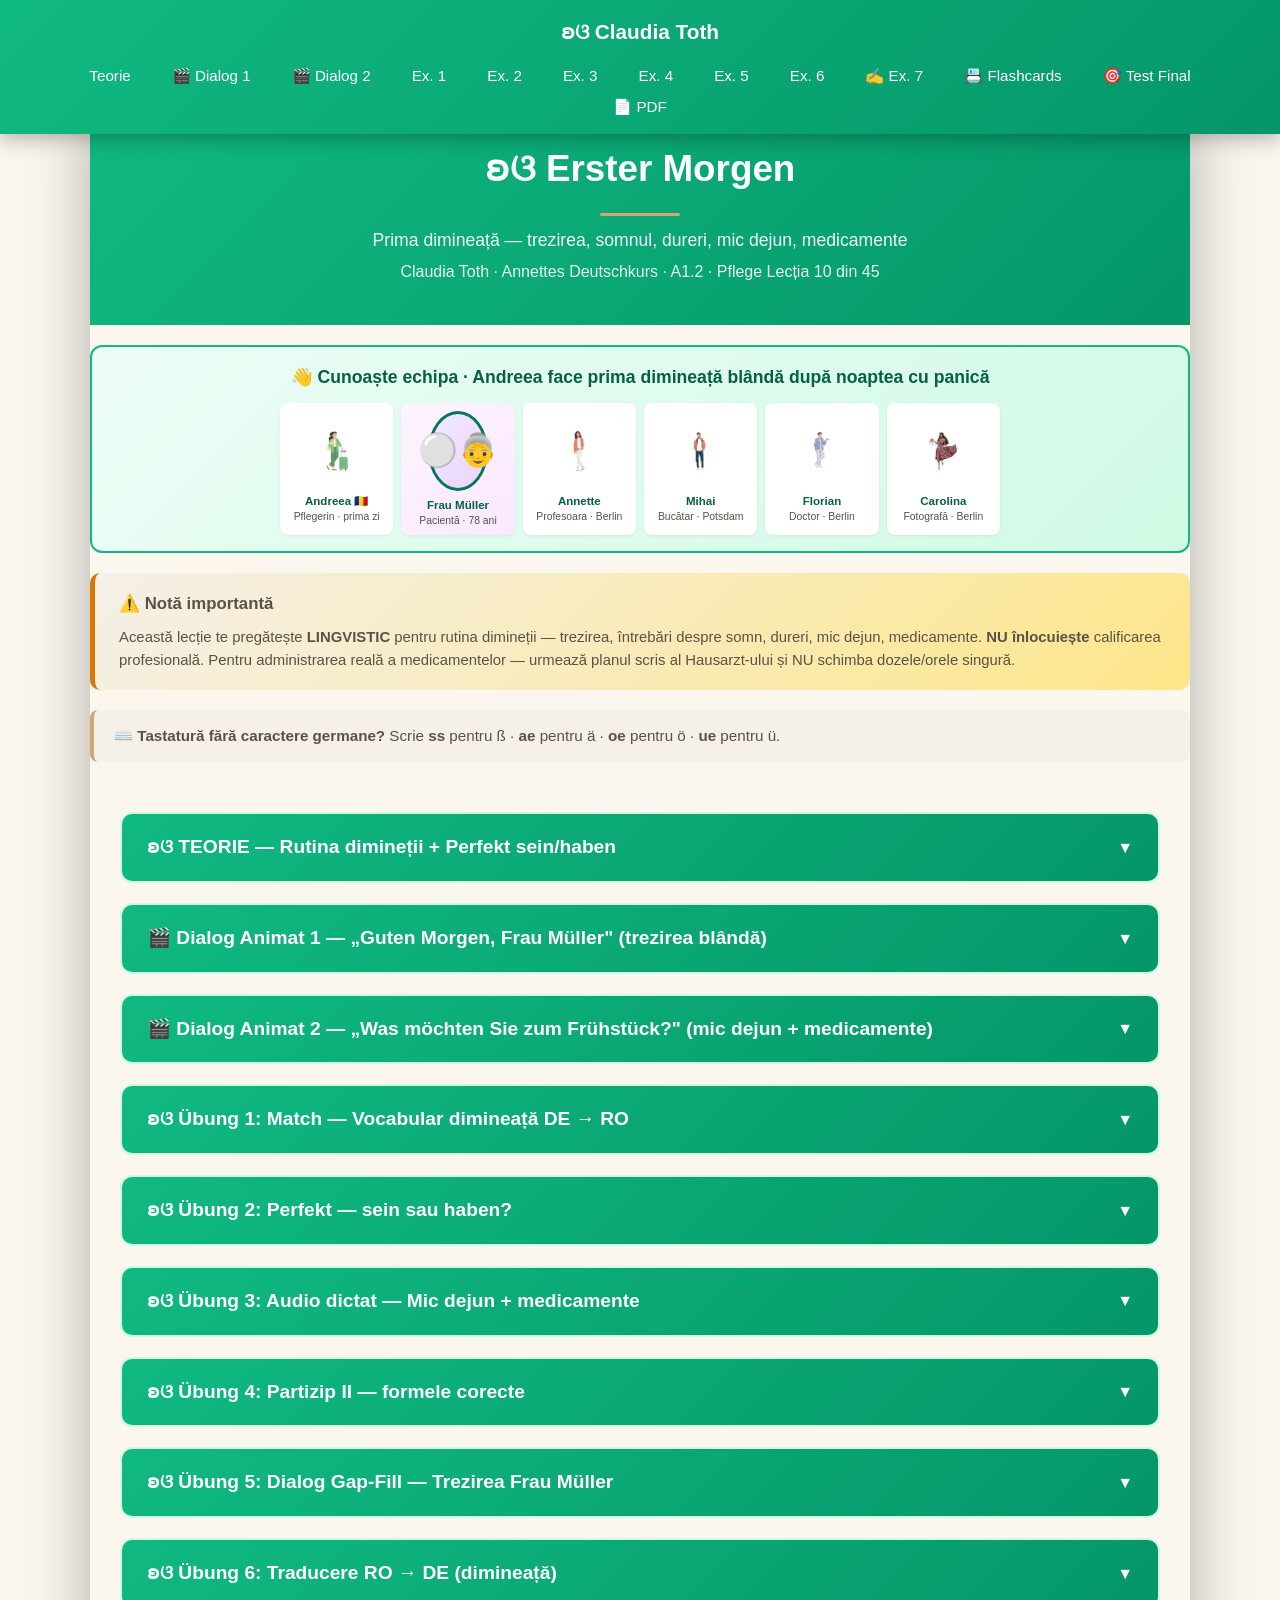
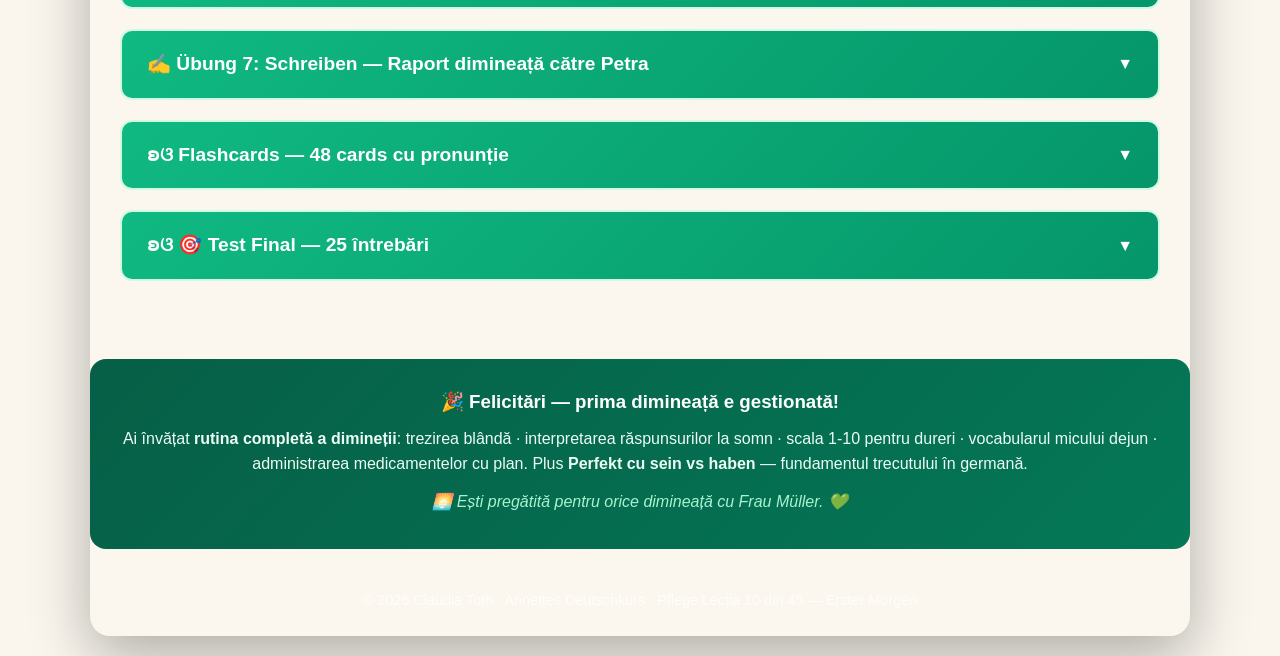
==== commit 48d4cf15: "Rebrand v2 culori: crem + auriu + emerald (mustar v1 eliminat) + PDF regenerat Co-Authored-By: Claud" ====
--- a/index.html
+++ b/index.html
@@ -62,8 +62,8 @@
             <p>Această lecție te pregătește <strong>LINGVISTIC</strong> pentru rutina dimineții — trezirea, întrebări despre somn, dureri, mic dejun, medicamente. <strong>NU înlocuiește</strong> calificarea profesională. Pentru administrarea reală a medicamentelor — urmează planul scris al Hausarzt-ului și NU schimba dozele/orele singură.</p>
         </div>
 
-        <div style="background:#fef3c7; border-left:4px solid #f59e0b; padding:14px 20px; margin:20px 0; border-radius:8px;">
-            <p style="margin:0; color:#78350f; font-size:0.95rem;">⌨️ <strong>Tastatură fără caractere germane?</strong> Scrie <strong>ss</strong> pentru ß · <strong>ae</strong> pentru ä · <strong>oe</strong> pentru ö · <strong>ue</strong> pentru ü.</p>
+        <div style="background:#F5F0E8; border-left:4px solid #D4A574; padding:14px 20px; margin:20px 0; border-radius:8px;">
+            <p style="margin:0; color:#5A5147; font-size:0.95rem;">⌨️ <strong>Tastatură fără caractere germane?</strong> Scrie <strong>ss</strong> pentru ß · <strong>ae</strong> pentru ä · <strong>oe</strong> pentru ö · <strong>ue</strong> pentru ü.</p>
         </div>
 
         <div class="content">
--- a/styles.css
+++ b/styles.css
@@ -11,12 +11,12 @@
 
 body {
     font-family: 'Segoe UI', Tahoma, Geneva, Verdana, sans-serif;
-    background: linear-gradient(135deg, #10b981 0%, #059669 100%);
+    background: #FAF6EE;
     line-height: 1.6;
     padding: 0;
     padding-top: 80px;
     min-height: 100vh;
-    color: #374151;
+    color: #1F1B16;
 }
 
 /* ============================================
@@ -75,7 +75,7 @@
 .container {
     max-width: 1100px;
     margin: 20px auto;
-    background: white;
+    background: #FBF7EF;
     border-radius: 20px;
     box-shadow: 0 20px 60px rgba(0,0,0,0.3);
     overflow: hidden;
@@ -150,7 +150,7 @@
 .section-content {
     display: none;
     padding: 25px;
-    background: #f0fdf4;
+    background: #FBF7EF;
 }
 
 .section-content.active {
@@ -236,7 +236,7 @@
     gap: 12px;
     margin-bottom: 18px;
     padding: 10px 14px;
-    background: #f0fdf4;
+    background: #FBF7EF;
     border-left: 4px solid #10b981;
     border-radius: 6px;
 }
@@ -313,7 +313,7 @@
 }
 
 .example-box .ro {
-    color: #6b7280;
+    color: #5A5147;
     font-size: 0.95rem;
     margin-top: 4px;
 }
@@ -347,7 +347,7 @@
 }
 
 .theory-table tr:nth-child(even) {
-    background: #f0fdf4;
+    background: #FBF7EF;
 }
 
 .theory-table .verb {
@@ -361,7 +361,7 @@
 }
 
 .theory-table .ro-text {
-    color: #6b7280;
+    color: #5A5147;
     font-style: italic;
     font-size: 0.95rem;
 }
@@ -370,12 +370,12 @@
    EXERCIȚII
    ============================================ */
 .exercise-instruction {
-    background: #fffbeb;
-    border-left: 4px solid #f59e0b;
+    background: #F5F0E8;
+    border-left: 4px solid #D4A574;
     padding: 12px 18px;
     margin-bottom: 18px;
     border-radius: 8px;
-    color: #78350f;
+    color: #5A5147;
 }
 
 .exercise-item {
@@ -413,7 +413,7 @@
 }
 
 .input-group label {
-    color: #374151;
+    color: #1F1B16;
     font-size: 1rem;
     line-height: 1.5;
 }
@@ -463,7 +463,7 @@
 }
 
 .mc-option:hover {
-    background: #f0fdf4;
+    background: #FBF7EF;
 }
 
 .mc-option input[type="radio"] {
@@ -545,12 +545,12 @@
 }
 
 .btn-reset {
-    background: #6b7280;
+    background: #5A5147;
     color: white;
 }
 
 .btn-reset:hover {
-    background: #4b5563;
+    background: #433d35;
     transform: translateY(-2px);
     box-shadow: 0 8px 20px rgba(107, 114, 128, 0.4);
 }
@@ -627,7 +627,7 @@
 
 .flashcard .ro {
     font-size: 1.2rem;
-    color: #6b7280;
+    color: #5A5147;
     font-style: italic;
     display: none;
 }
@@ -642,7 +642,7 @@
     bottom: 12px;
     left: 0;
     right: 0;
-    color: #9ca3af;
+    color: #8a8175;
     font-size: 0.85rem;
 }
 
@@ -776,8 +776,8 @@
         -webkit-overflow-scrolling: touch;
         max-width: 100%;
         scrollbar-width: thin;
-        scrollbar-color: #f59e0b #fef3c7;
-        background-image: linear-gradient(to right, transparent calc(100% - 32px), rgba(245, 158, 11, 0.28) 100%);
+        scrollbar-color: #D4A574 #F5F0E8;
+        background-image: linear-gradient(to right, transparent calc(100% - 32px), rgba(212, 165, 116, 0.28) 100%);
         background-attachment: local;
         background-repeat: no-repeat;
     }
@@ -788,12 +788,12 @@
     }
     .theory-table::-webkit-scrollbar-track,
     .grammar-table::-webkit-scrollbar-track {
-        background: #fef3c7;
+        background: #F5F0E8;
         border-radius: 3px;
     }
     .theory-table::-webkit-scrollbar-thumb,
     .grammar-table::-webkit-scrollbar-thumb {
-        background: #f59e0b;
+        background: #D4A574;
         border-radius: 3px;
     }
 
@@ -801,15 +801,15 @@
     .grammar-table::before {
         content: '👈 Glisează lateral pentru toate coloanele 👉';
         display: block;
-        background: #fef3c7;
-        color: #92400e;
+        background: #F5F0E8;
+        color: #5A5147;
         padding: 6px 10px;
         font-size: 0.72rem;
         text-align: center;
         font-style: italic;
         border-radius: 6px 6px 0 0;
         white-space: nowrap;
-        border-bottom: 1px solid #f59e0b;
+        border-bottom: 1px solid #D4A574;
         position: sticky;
         left: 0;
     }
@@ -828,14 +828,14 @@
    ============================================ */
 .ro-translation {
     display: inline-block;
-    color: #6b7280;
+    color: #5A5147;
     font-style: italic;
     font-size: 0.88rem;
     font-weight: normal;
     line-height: 1.4;
     margin-top: 4px;
     padding-left: 8px;
-    border-left: 2px solid #fcd34d;
+    border-left: 2px solid #D4A574;
 }
 
 /* ============================================
@@ -858,7 +858,7 @@
 }
 
 .test-intro p {
-    color: #374151;
+    color: #1F1B16;
     margin-bottom: 15px;
 }
 
@@ -872,7 +872,7 @@
 
 .test-info-list li {
     padding: 8px 0;
-    color: #374151;
+    color: #1F1B16;
 }
 
 .btn-large {
@@ -921,7 +921,7 @@
 
 /* Întrebarea curentă */
 .test-question {
-    background: #f0fdf4;
+    background: #FBF7EF;
     padding: 25px;
     border-radius: 10px;
     margin-bottom: 20px;
@@ -937,35 +937,35 @@
 
 .test-question-content {
     font-size: 1.15rem;
-    color: #374151;
+    color: #1F1B16;
     line-height: 1.8;
     margin-bottom: 12px;
 }
 
 .test-blank {
-    background: #fef3c7;
+    background: #F5F0E8;
     padding: 4px 16px;
     border-radius: 6px;
-    border: 2px dashed #f59e0b;
-    color: #78350f;
+    border: 2px dashed #D4A574;
+    color: #5A5147;
     font-weight: bold;
     margin-right: 8px;
 }
 
 .test-translation {
     display: block;
-    color: #6b7280;
+    color: #5A5147;
     font-style: italic;
     margin: 10px 0;
     font-size: 0.95rem;
 }
 
 .test-ro-text {
-    background: #fff7ed;
+    background: #F5F0E8;
     padding: 15px;
     border-radius: 8px;
-    border-left: 4px solid #f59e0b;
-    color: #78350f;
+    border-left: 4px solid #D4A574;
+    color: #5A5147;
     font-weight: 500;
 }
 
@@ -1002,7 +1002,7 @@
 
 .test-mc .mc-option:hover {
     border-color: #10b981;
-    background: #f0fdf4;
+    background: #FBF7EF;
 }
 
 /* Controale wizard */
@@ -1015,12 +1015,12 @@
 }
 
 .btn-secondary {
-    background: #6b7280;
+    background: #5A5147;
     color: white;
 }
 
 .btn-secondary:hover {
-    background: #4b5563;
+    background: #433d35;
     transform: translateY(-2px);
     box-shadow: 0 4px 12px rgba(107, 114, 128, 0.4);
 }
@@ -1034,13 +1034,13 @@
 
 /* Buton ÎNAPOI LA TEORIE */
 .btn-back {
-    background: linear-gradient(135deg, #6366f1 0%, #4f46e5 100%);
+    background: linear-gradient(135deg, #5A5147 0%, #433d35 100%);
     color: white;
 }
 
 .btn-back:hover {
     transform: translateY(-2px);
-    box-shadow: 0 8px 20px rgba(99, 102, 241, 0.4);
+    box-shadow: 0 8px 20px rgba(90, 81, 71, 0.4);
 }
 
 .test-back-top {
@@ -1117,7 +1117,7 @@
 
 /* Stats categorii */
 .test-stats {
-    background: #f0fdf4;
+    background: #FBF7EF;
     padding: 20px;
     border-radius: 10px;
     margin-bottom: 20px;
@@ -1137,7 +1137,7 @@
 .test-stats li {
     padding: 8px 0;
     border-bottom: 1px solid #d1fae5;
-    color: #374151;
+    color: #1F1B16;
 }
 
 .test-stats li:last-child {
@@ -1244,7 +1244,7 @@
 
 .dm-tile {
     padding: 10px 14px;
-    background: #f0fdf4;
+    background: #FBF7EF;
     border: 2px solid #d1fae5;
     border-radius: 8px;
     cursor: pointer;
@@ -1261,9 +1261,9 @@
 }
 
 .dm-tile.dm-selected {
-    background: #fef3c7;
-    border-color: #f59e0b;
-    color: #78350f;
+    background: #F5F0E8;
+    border-color: #D4A574;
+    color: #5A5147;
 }
 
 .dm-tile.dm-correct {
@@ -1285,11 +1285,11 @@
     text-align: center;
     margin-top: 12px;
     padding: 10px;
-    background: #fffbeb;
-    border-radius: 8px;
-    color: #78350f;
+    background: #F5F0E8;
+    border-radius: 8px;
+    color: #5A5147;
     font-weight: 600;
-    border-left: 4px solid #f59e0b;
+    border-left: 4px solid #D4A574;
 }
 
 @keyframes shake {
@@ -1315,7 +1315,7 @@
 
 .sort-tile {
     padding: 8px 14px;
-    background: #f0fdf4;
+    background: #FBF7EF;
     border: 2px solid #d1fae5;
     border-radius: 8px;
     cursor: pointer;
@@ -1331,9 +1331,9 @@
 }
 
 .sort-tile.sort-selected {
-    background: #fef3c7;
-    border-color: #f59e0b;
-    color: #78350f;
+    background: #F5F0E8;
+    border-color: #D4A574;
+    color: #5A5147;
 }
 
 .sort-tile.sort-wrong {
@@ -1369,7 +1369,7 @@
 
 .sort-col:hover {
     border-color: #10b981;
-    background: #f0fdf4;
+    background: #FBF7EF;
 }
 
 .sort-col-title {
@@ -1406,8 +1406,8 @@
 .satzbau-answer {
     min-height: 50px;
     padding: 12px;
-    background: #fffbeb;
-    border: 2px dashed #f59e0b;
+    background: #F5F0E8;
+    border: 2px dashed #D4A574;
     border-radius: 8px;
     margin: 8px 0;
     display: flex;
@@ -1417,7 +1417,7 @@
 }
 
 .satzbau-answer-placeholder {
-    color: #9ca3af;
+    color: #8a8175;
     font-style: italic;
     font-size: 0.95rem;
 }
@@ -1427,7 +1427,7 @@
     flex-wrap: wrap;
     gap: 8px;
     padding: 10px;
-    background: #f0fdf4;
+    background: #FBF7EF;
     border-radius: 8px;
     margin-top: 8px;
 }
@@ -1510,18 +1510,18 @@
     border-radius: 8px;
     cursor: pointer;
     transition: all 0.2s;
-    color: #374151;
+    color: #1F1B16;
 }
 
 .mistake-opt:hover {
     border-color: #10b981;
-    background: #f0fdf4;
+    background: #FBF7EF;
 }
 
 .mistake-opt.mistake-picked {
-    border-color: #f59e0b;
-    background: #fef3c7;
-    color: #78350f;
+    border-color: #D4A574;
+    background: #F5F0E8;
+    color: #5A5147;
     font-weight: 600;
 }
 
@@ -1560,7 +1560,7 @@
     size: A4;
     margin: 18mm 14mm 22mm 14mm;
     @bottom-left { content: "ʚଓ © 2026 Claudia Toth"; font-size: 9pt; color: #065f46; }
-    @bottom-right { content: "pag. " counter(page) " / " counter(pages); font-size: 9pt; color: #6b7280; }
+    @bottom-right { content: "pag. " counter(page) " / " counter(pages); font-size: 9pt; color: #5A5147; }
 }
 
 @media print {
@@ -1628,7 +1628,7 @@
 }
 .cast-card .detail {
     font-size: 0.65rem;
-    color: #6b7280;
+    color: #5A5147;
     line-height: 1.2;
     margin-top: 2px;
 }
@@ -1640,8 +1640,8 @@
 /* Avatar 44×56px (NU dimensiune nativă!) — adăugat în template 28 mai 2026 */
 /* după bug raportat de Claudia pe A2 L2 (andreeas-diplom) */
 .andreea-note {
-    background: #fffbeb;
-    border-left: 4px solid #f59e0b;
+    background: #F5F0E8;
+    border-left: 4px solid #D4A574;
     border-radius: 0 8px 8px 0;
     padding: 12px 16px;
     margin: 14px 0;
@@ -1660,7 +1660,7 @@
 }
 .andreea-note-content .speaker {
     font-weight: 700;
-    color: #92400e;
+    color: #5A5147;
     font-size: 0.85rem;
     margin-bottom: 4px;
 }
@@ -1668,7 +1668,7 @@
     content: "💚 ";
 }
 .andreea-note-content .text {
-    color: #78350f;
+    color: #5A5147;
     font-size: 0.92rem;
     font-style: italic;
     line-height: 1.55;
@@ -1681,19 +1681,19 @@
 
 /* === BOX ETIC === */
 .box-etic {
-    background: linear-gradient(135deg, #fef3c7 0%, #fde68a 100%);
+    background: linear-gradient(135deg, #F5F0E8 0%, #fde68a 100%);
     border-left: 5px solid #d97706;
     padding: 18px 24px;
     margin: 20px 0;
     border-radius: 10px;
 }
 .box-etic h4 {
-    color: #78350f;
+    color: #5A5147;
     margin: 0 0 8px;
     font-size: 1.05rem;
 }
 .box-etic p {
-    color: #78350f;
+    color: #5A5147;
     margin: 0;
     font-size: 0.93rem;
     line-height: 1.55;
@@ -1776,7 +1776,7 @@
     margin-bottom: 6px;
 }
 .pillar-text {
-    color: #4b5563;
+    color: #433d35;
     font-size: 0.88rem;
     line-height: 1.5;
 }
@@ -1823,7 +1823,7 @@
     animation: fadeIn 0.4s;
 }
 .theory-intro-para {
-    color: #4b5563;
+    color: #433d35;
     margin: 12px 0;
     line-height: 1.6;
 }
@@ -1858,13 +1858,13 @@
     border-bottom: none;
 }
 .pflege-table tr:hover {
-    background: #f0fdf4;
+    background: #FBF7EF;
 }
 .pflege-fraza {
-    background: linear-gradient(135deg, #fef3c7 0%, #fde68a 100%);
+    background: linear-gradient(135deg, #F5F0E8 0%, #fde68a 100%);
     padding: 2px 8px;
     border-radius: 4px;
-    color: #78350f;
+    color: #5A5147;
     font-weight: 600;
 }
 
@@ -1888,7 +1888,7 @@
     line-height: 1.55;
 }
 .grammar-tip code {
-    background: #fef3c7;
+    background: #F5F0E8;
     padding: 2px 6px;
     border-radius: 4px;
     font-family: 'Courier New', monospace;
@@ -1897,7 +1897,7 @@
 
 /* === TRENNBARE RECAP BOX === */
 .trennbare-recap-box {
-    background: linear-gradient(135deg, #f0fdf4 0%, #dcfce7 100%);
+    background: linear-gradient(135deg, #FBF7EF 0%, #dcfce7 100%);
     border: 2px solid #86efac;
     border-radius: 12px;
     padding: 18px;
@@ -1936,7 +1936,7 @@
 
 /* === VOCAB BONUS === */
 .vocab-bonus {
-    background: #f0fdf4;
+    background: #FBF7EF;
     border: 2px dashed #86efac;
     border-radius: 12px;
     padding: 16px;
@@ -1966,7 +1966,7 @@
     font-size: 0.92rem;
 }
 .vocab-item span {
-    color: #6b7280;
+    color: #5A5147;
     font-size: 0.85rem;
     font-style: italic;
 }
@@ -1982,7 +1982,7 @@
     background: white;
     border-radius: 10px;
     padding: 12px 14px;
-    border-left: 5px solid #6b7280;
+    border-left: 5px solid #5A5147;
     display: flex;
     flex-direction: column;
     gap: 4px;
@@ -2009,13 +2009,13 @@
     font-size: 1.1rem;
 }
 .korper-card .ro {
-    color: #6b7280;
+    color: #5A5147;
     font-size: 0.88rem;
     font-style: italic;
 }
 .korper-card .akk {
-    background: #fef3c7;
-    color: #78350f;
+    background: #F5F0E8;
+    color: #5A5147;
     padding: 4px 8px;
     border-radius: 4px;
     font-size: 0.82rem;
@@ -2051,7 +2051,7 @@
     font-size: 0.9rem;
 }
 .summary-table tr:hover {
-    background: #f0fdf4;
+    background: #FBF7EF;
 }
 .final-note-box {
     background: linear-gradient(135deg, #fce7f3 0%, #fbcfe8 100%);
@@ -2081,7 +2081,7 @@
     box-shadow: 0 4px 18px rgba(6, 95, 70, 0.1);
 }
 .dialog-context {
-    background: #f0fdf4;
+    background: #FBF7EF;
     border-left: 4px solid #10b981;
     padding: 10px 14px;
     border-radius: 6px;
@@ -2091,7 +2091,7 @@
 }
 
 .stage-container {
-    background: linear-gradient(135deg, #f0fdf4 0%, #ecfdf5 100%);
+    background: linear-gradient(135deg, #FBF7EF 0%, #ecfdf5 100%);
     border-radius: 12px;
     padding: 24px 16px;
     margin: 14px 0;
@@ -2215,7 +2215,7 @@
     line-height: 1.4;
 }
 .bubble-ro {
-    color: #6b7280;
+    color: #5A5147;
     font-style: italic;
     font-size: 0.85rem;
     line-height: 1.4;
@@ -2274,7 +2274,7 @@
 
 .transcript-details {
     margin-top: 16px;
-    background: #f0fdf4;
+    background: #FBF7EF;
     border-radius: 8px;
     padding: 10px 14px;
 }
@@ -2297,7 +2297,7 @@
 }
 .reply-item.active {
     border-left-color: #10b981;
-    background: #f0fdf4;
+    background: #FBF7EF;
     transform: translateX(4px);
 }
 .reply-header {
@@ -2307,7 +2307,7 @@
     margin-bottom: 6px;
 }
 .reply-num {
-    color: #6b7280;
+    color: #5A5147;
     font-size: 0.85rem;
     font-weight: 700;
 }
@@ -2323,9 +2323,9 @@
 .speaker-sprechstundenhilfe { color: #ea580c; }
 .character-sprechstundenhilfe .character-avatar { background: linear-gradient(135deg, #fed7aa 0%, #fdba74 100%); border-color: #ea580c; }
 .character-sprechstundenhilfe.speaking .character-avatar { box-shadow: 0 0 20px rgba(234, 88, 12, 0.4); transform: scale(1.05); }
-.speech-sprechstundenhilfe { background: linear-gradient(135deg, #fff7ed 0%, #ffedd5 100%); border-color: #fdba74; color: #7c2d12; }
+.speech-sprechstundenhilfe { background: linear-gradient(135deg, #F5F0E8 0%, #ffedd5 100%); border-color: #fdba74; color: #7c2d12; }
 .speech-sprechstundenhilfe::before { border-color: transparent transparent transparent #fdba74; }
-.speech-sprechstundenhilfe::after { border-color: transparent transparent transparent #fff7ed; }
+.speech-sprechstundenhilfe::after { border-color: transparent transparent transparent #F5F0E8; }
 .character-thomas .character-avatar { background: linear-gradient(135deg, #dbeafe 0%, #bfdbfe 100%); border-color: #1e40af; }
 .character-thomas.speaking .character-avatar { box-shadow: 0 0 20px rgba(30, 64, 175, 0.4); transform: scale(1.05); }
 .speech-thomas { background: linear-gradient(135deg, #eff6ff 0%, #dbeafe 100%); border-color: #93c5fd; color: #1e3a8a; }
@@ -2350,7 +2350,7 @@
     line-height: 1.45;
 }
 .reply-ro {
-    color: #6b7280;
+    color: #5A5147;
     font-style: italic;
     font-size: 0.85rem;
     margin-top: 2px;
@@ -2386,7 +2386,7 @@
    SCHREIBEN (Ex 7)
    ============================================ */
 .schreiben-wrapper {
-    background: linear-gradient(135deg, #f0fdf4 0%, #dcfce7 100%);
+    background: linear-gradient(135deg, #FBF7EF 0%, #dcfce7 100%);
     border-left: 5px solid #16a34a;
     padding: 22px;
     border-radius: 14px;
@@ -2413,7 +2413,7 @@
     font-size: 0.9rem;
 }
 .schreiben-hints p {
-    color: #4b5563;
+    color: #433d35;
     font-size: 0.88rem;
     margin: 0 0 8px;
 }
@@ -2449,7 +2449,7 @@
     line-height: 1.6;
 }
 .model-text p {
-    color: #4b5563;
+    color: #433d35;
     margin: 8px 0;
     font-size: 0.92rem;
 }
@@ -2562,7 +2562,7 @@
     font-weight: 600;
 }
 .ft-q-text {
-    color: #374151;
+    color: #1F1B16;
     font-size: 0.97rem;
     margin: 10px 0;
     line-height: 1.5;
@@ -2579,14 +2579,14 @@
     transition: background 0.2s;
 }
 .ft-option:hover {
-    background: #f0fdf4;
+    background: #FBF7EF;
 }
 .ft-option input[type="radio"] {
     margin: 0;
     cursor: pointer;
 }
 .ft-option span {
-    color: #374151;
+    color: #1F1B16;
     font-size: 0.92rem;
 }
 .ft-input {
@@ -2646,7 +2646,7 @@
 .ft-score.score-mid {
     display: block;
     background: linear-gradient(135deg, #fef9c3 0%, #fef08a 100%);
-    color: #78350f;
+    color: #5A5147;
 }
 .ft-score.score-low {
     display: block;
@@ -2655,7 +2655,7 @@
 }
 
 .score.score-high { background: #d1fae5; color: #065f46; border-radius: 6px; padding: 8px 12px; }
-.score.score-mid  { background: #fef9c3; color: #78350f; border-radius: 6px; padding: 8px 12px; }
+.score.score-mid  { background: #fef9c3; color: #5A5147; border-radius: 6px; padding: 8px 12px; }
 .score.score-low  { background: #fee2e2; color: #991b1b; border-radius: 6px; padding: 8px 12px; }
 
 /* === FOOTER CTA === */
@@ -2766,7 +2766,7 @@
     box-shadow: 0 4px 12px rgba(16, 185, 129, 0.2);
 }
 .alfabet-card.special {
-    background: linear-gradient(135deg, #fef3c7 0%, #fde68a 100%);
+    background: linear-gradient(135deg, #F5F0E8 0%, #fde68a 100%);
     border-color: #d97706;
 }
 .alfabet-card .litera {
@@ -2776,10 +2776,10 @@
     line-height: 1.1;
 }
 .alfabet-card.special .litera {
-    color: #78350f;
+    color: #5A5147;
 }
 .alfabet-card .pronuntie {
-    color: #6b7280;
+    color: #5A5147;
     font-size: 0.78rem;
     font-style: italic;
     font-family: 'Courier New', monospace;
@@ -2817,12 +2817,12 @@
     font-size: 1.05rem;
     font-weight: 700;
     color: #047857;
-    background: #f0fdf4;
+    background: #FBF7EF;
     padding: 2px 6px;
     border-radius: 4px;
 }
 .cifra-card .ro-pron {
-    color: #6b7280;
+    color: #5A5147;
     font-size: 0.82rem;
     font-style: italic;
     font-family: 'Courier New', monospace;
@@ -2837,3 +2837,15 @@
         grid-template-columns: repeat(3, 1fr);
     }
 }
+
+/* ===== BRAND v2 — linie aurie 80x3px sub h1 (rebrand iunie 2026) ===== */
+.header h1 { position: relative; }
+.header h1::after {
+    content: "";
+    display: block;
+    width: 80px;
+    height: 3px;
+    background: #D4A574;
+    margin: 14px auto 0;
+    border-radius: 2px;
+}
